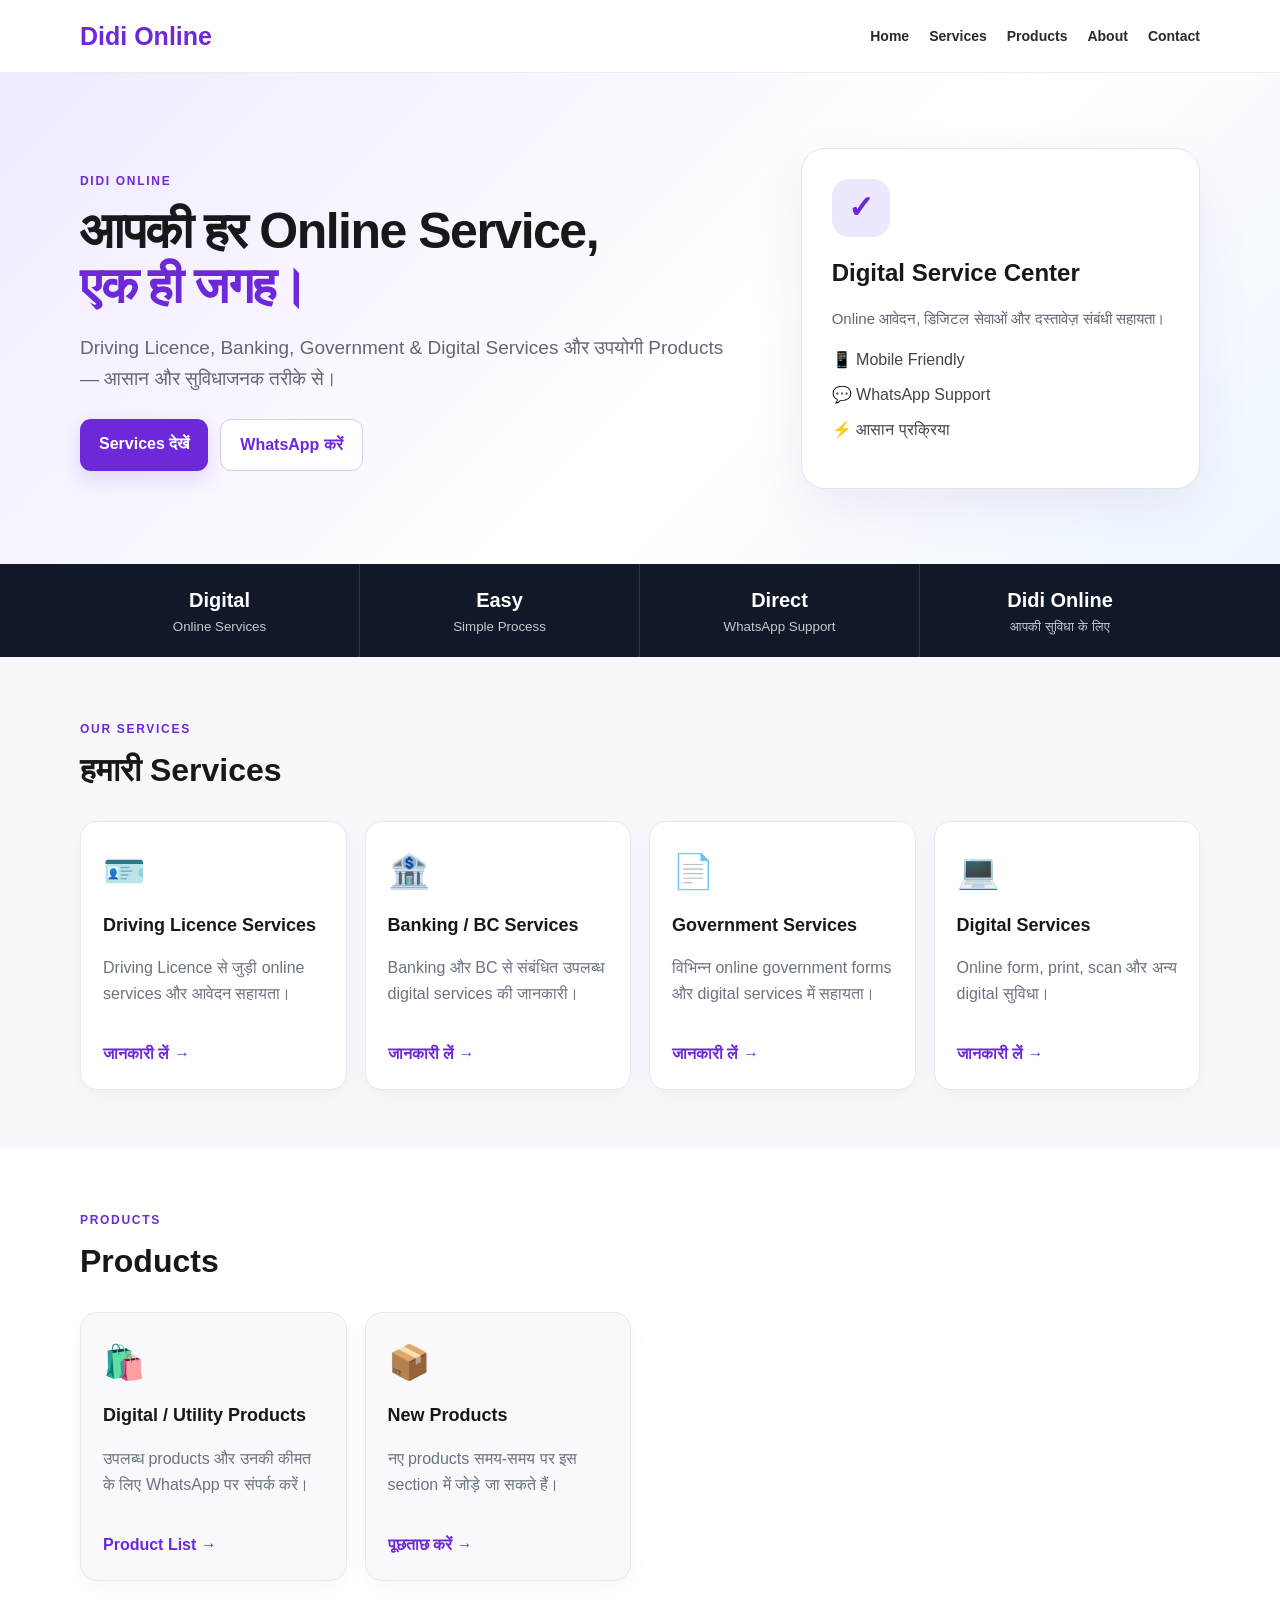
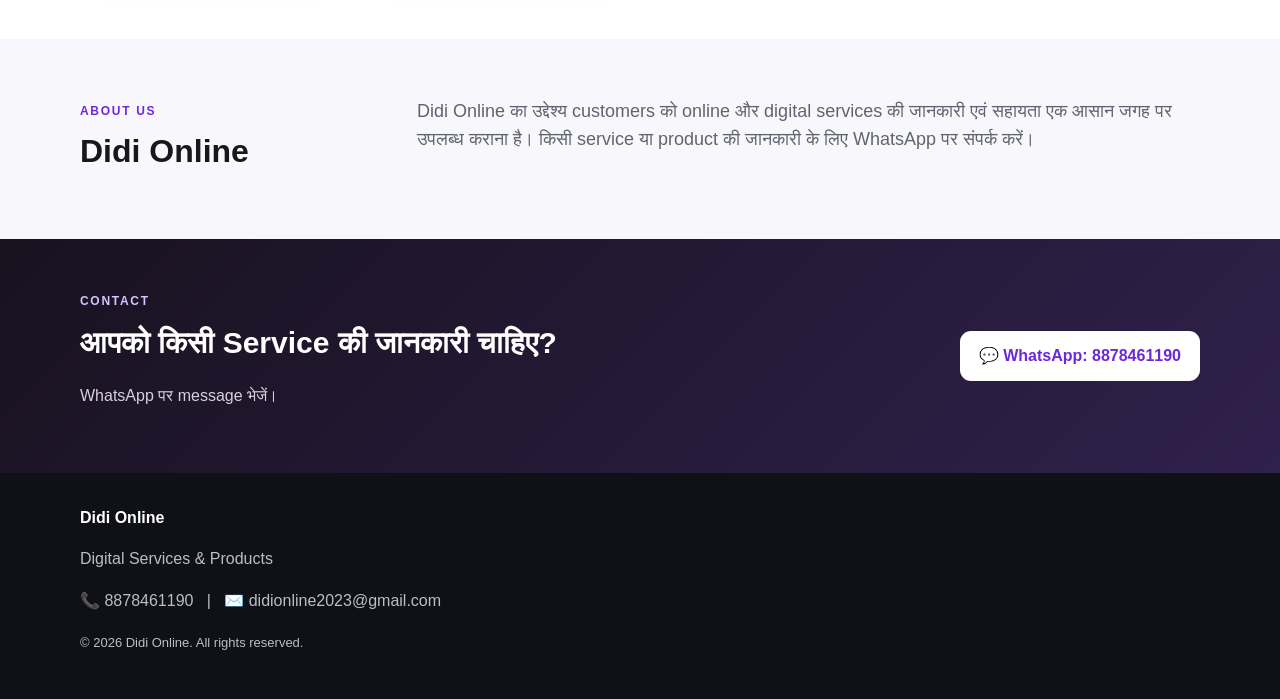
==== index.html @ ae9f1c3c "Add files via upload" ====
<!doctype html>
<html lang="hi"><head>
<meta charset="utf-8"><meta name="viewport" content="width=device-width,initial-scale=1">
<title>Didi Online | Digital Services & Products</title>
<meta name="description" content="Didi Online - Driving Licence, Banking, Government and Digital Services. WhatsApp पर जानकारी और सहायता।">
<meta name="keywords" content="Didi Online, online services, driving licence, banking services, digital services, Madhya Pradesh">
<meta name="robots" content="index,follow">
<link rel="canonical" href="">
<meta property="og:title" content="Didi Online | Digital Services & Products">
<meta property="og:description" content="आपकी हर Online Service, एक ही जगह।">
<meta property="og:type" content="website">
<link rel="stylesheet" href="style.css">
</head><body>
<header><div class="wrap nav"><a class="logo" href="#">Didi Online</a><nav>
<a href="#home">Home</a><a href="#services">Services</a><a href="#products">Products</a><a href="#about">About</a><a href="#contact">Contact</a>
</nav></div></header>
<main id="home">
<section class="hero"><div class="wrap hero-grid"><div><span class="tag">DIDI ONLINE</span>
<h1>आपकी हर Online Service,<br><span>एक ही जगह।</span></h1>
<p>Driving Licence, Banking, Government & Digital Services और उपयोगी Products — आसान और सुविधाजनक तरीके से।</p>
<div class="buttons"><a class="btn" href="#services">Services देखें</a><a class="btn light" href="https://wa.me/918878461190?text=Namaste%20Didi%20Online%2C%20mujhe%20service%20ki%20jankari%20chahiye.">WhatsApp करें</a></div></div>
<div class="hero-box"><div class="check">✓</div><h2>Digital Service Center</h2><p>Online आवेदन, डिजिटल सेवाओं और दस्तावेज़ संबंधी सहायता।</p><ul><li>📱 Mobile Friendly</li><li>💬 WhatsApp Support</li><li>⚡ आसान प्रक्रिया</li></ul></div></div></section>

<section class="quick"><div class="wrap quick-grid"><div><b>Digital</b><small>Online Services</small></div><div><b>Easy</b><small>Simple Process</small></div><div><b>Direct</b><small>WhatsApp Support</small></div><div><b>Didi Online</b><small>आपकी सुविधा के लिए</small></div></div></section>

<section id="services" class="section"><div class="wrap"><div class="head"><div><small>OUR SERVICES</small><h2>हमारी Services</h2></div></div>
<div class="cards">
<article><div class="icon">🪪</div><h3>Driving Licence Services</h3><p>Driving Licence से जुड़ी online services और आवेदन सहायता।</p><a href="https://wa.me/918878461190?text=Driving%20Licence%20service%20ki%20jankari%20chahiye">जानकारी लें →</a></article>
<article><div class="icon">🏦</div><h3>Banking / BC Services</h3><p>Banking और BC से संबंधित उपलब्ध digital services की जानकारी।</p><a href="https://wa.me/918878461190?text=Banking%20service%20ki%20jankari%20chahiye">जानकारी लें →</a></article>
<article><div class="icon">📄</div><h3>Government Services</h3><p>विभिन्न online government forms और digital services में सहायता।</p><a href="https://wa.me/918878461190?text=Government%20service%20ki%20jankari%20chahiye">जानकारी लें →</a></article>
<article><div class="icon">💻</div><h3>Digital Services</h3><p>Online form, print, scan और अन्य digital सुविधा।</p><a href="https://wa.me/918878461190?text=Digital%20service%20ki%20jankari%20chahiye">जानकारी लें →</a></article>
</div></div></section>

<section id="products" class="section alt"><div class="wrap"><div class="head"><div><small>PRODUCTS</small><h2>Products</h2></div></div>
<div class="cards">
<article><div class="product">🛍️</div><h3>Digital / Utility Products</h3><p>उपलब्ध products और उनकी कीमत के लिए WhatsApp पर संपर्क करें।</p><a href="https://wa.me/918878461190?text=Products%20ki%20list%20aur%20price%20chahiye">Product List →</a></article>
<article><div class="product">📦</div><h3>New Products</h3><p>नए products समय-समय पर इस section में जोड़े जा सकते हैं।</p><a href="https://wa.me/918878461190?text=New%20products%20ki%20jankari%20chahiye">पूछताछ करें →</a></article>
</div></div></section>

<section id="about" class="section"><div class="wrap about"><div><small>ABOUT US</small><h2>Didi Online</h2></div><p>Didi Online का उद्देश्य customers को online और digital services की जानकारी एवं सहायता एक आसान जगह पर उपलब्ध कराना है। किसी service या product की जानकारी के लिए WhatsApp पर संपर्क करें।</p></div></section>

<section id="contact" class="cta"><div class="wrap cta-grid"><div><small>CONTACT</small><h2>आपको किसी Service की जानकारी चाहिए?</h2><p>WhatsApp पर message भेजें।</p></div><a class="btn" href="https://wa.me/918878461190?text=Namaste%20Didi%20Online%2C%20mujhe%20jankari%20chahiye.">💬 WhatsApp: 8878461190</a></div></section>
</main>
<footer><div class="wrap"><strong>Didi Online</strong><p>Digital Services & Products</p><p>📞 8878461190 &nbsp; | &nbsp; ✉️ didionline2023@gmail.com</p><p class="copy">© 2026 Didi Online. All rights reserved.</p></div></footer>
</body></html>
---- style.css ----
*{box-sizing:border-box}html{scroll-behavior:smooth}body{margin:0;font-family:Arial,"Noto Sans Devanagari",sans-serif;color:#18181b;background:#f8f8fc;line-height:1.6}.wrap{width:min(1120px,92%);margin:auto}header{position:sticky;top:0;z-index:10;background:#fff;border-bottom:1px solid #ececf1}.nav{display:flex;align-items:center;justify-content:space-between;gap:20px;padding:16px 0}.logo{font-size:25px;font-weight:900;color:#6d28d9;text-decoration:none}nav{display:flex;gap:20px;flex-wrap:wrap}nav a{color:#29292e;text-decoration:none;font-weight:700;font-size:14px}.hero{padding:75px 0;background:linear-gradient(135deg,#f0eaff,#fff 58%,#eef6ff)}.hero-grid{display:grid;grid-template-columns:1.25fr .75fr;gap:55px;align-items:center}.tag,.head small,.about small,.cta small{color:#6d28d9;font-size:12px;font-weight:900;letter-spacing:1.7px}.hero h1{font-size:50px;line-height:1.1;letter-spacing:-1.5px;margin:12px 0}.hero h1 span{color:#6d28d9}.hero p{font-size:19px;color:#626773;max-width:700px}.buttons{display:flex;gap:12px;flex-wrap:wrap;margin-top:25px}.btn{display:inline-block;background:#6d28d9;color:#fff;text-decoration:none;padding:12px 19px;border-radius:11px;font-weight:800;box-shadow:0 8px 20px #6d28d928}.btn.light{background:#fff;color:#6d28d9;border:1px solid #d8c9f5;box-shadow:none}.hero-box{background:#fff;border:1px solid #e7e2f1;border-radius:24px;padding:30px;box-shadow:0 20px 55px #30145e12}.check{width:58px;height:58px;border-radius:17px;background:#eee8ff;color:#6d28d9;display:grid;place-items:center;font-size:31px;font-weight:900}.hero-box h2{margin:17px 0 5px;font-size:24px}.hero-box p{font-size:15px}.hero-box li{list-style:none;margin:9px 0;color:#444}.hero-box ul{padding:0}.quick{background:#111827;color:#fff}.quick-grid{display:grid;grid-template-columns:repeat(4,1fr);text-align:center}.quick-grid div{padding:20px;border-right:1px solid #303641}.quick-grid div:last-child{border:0}.quick-grid b,.quick-grid small{display:block}.quick-grid b{font-size:20px}.quick-grid small{color:#c4c8d0}.section{padding:58px 0}.alt{background:#fff}.head{margin-bottom:25px}.head h2,.about h2{font-size:32px;margin:4px 0}.cards{display:grid;grid-template-columns:repeat(4,1fr);gap:18px}.cards article{background:#fff;border:1px solid #e8e8ee;border-radius:17px;padding:22px;box-shadow:0 7px 25px #00000008}.alt .cards article{background:#f9f9fc}.icon,.product{font-size:34px;margin-bottom:12px}.cards h3{margin:0 0 8px;font-size:18px}.cards p{color:#6b7280;min-height:70px}.cards a{color:#6d28d9;text-decoration:none;font-weight:800}.about{display:grid;grid-template-columns:.55fr 1.45fr;gap:40px;align-items:start}.about p{font-size:18px;color:#5f6470;margin:0}.cta{padding:48px 0;background:linear-gradient(135deg,#18121f,#30204c);color:#fff}.cta-grid{display:flex;justify-content:space-between;align-items:center;gap:30px}.cta h2{font-size:30px;margin:6px 0}.cta p{color:#d5d0dc}.cta .tag,.cta small{color:#d6c3ff}.cta .btn{background:#fff;color:#6d28d9;box-shadow:none}footer{background:#0f1117;color:#fff;padding:32px 0}footer p{color:#b9bec8}.copy{font-size:13px;margin-top:20px}@media(max-width:900px){.hero-grid{grid-template-columns:1fr}.cards{grid-template-columns:repeat(2,1fr)}.hero h1{font-size:41px}.quick-grid{grid-template-columns:repeat(2,1fr)}.quick-grid div:nth-child(2){border-right:0}.about{grid-template-columns:1fr}}@media(max-width:560px){.nav{align-items:flex-start;flex-direction:column}nav{gap:12px}.hero{padding:50px 0}.hero h1{font-size:34px}.cards{grid-template-columns:1fr}.quick-grid{grid-template-columns:1fr 1fr}.cta-grid{align-items:flex-start;flex-direction:column}.cta h2{font-size:26px}}
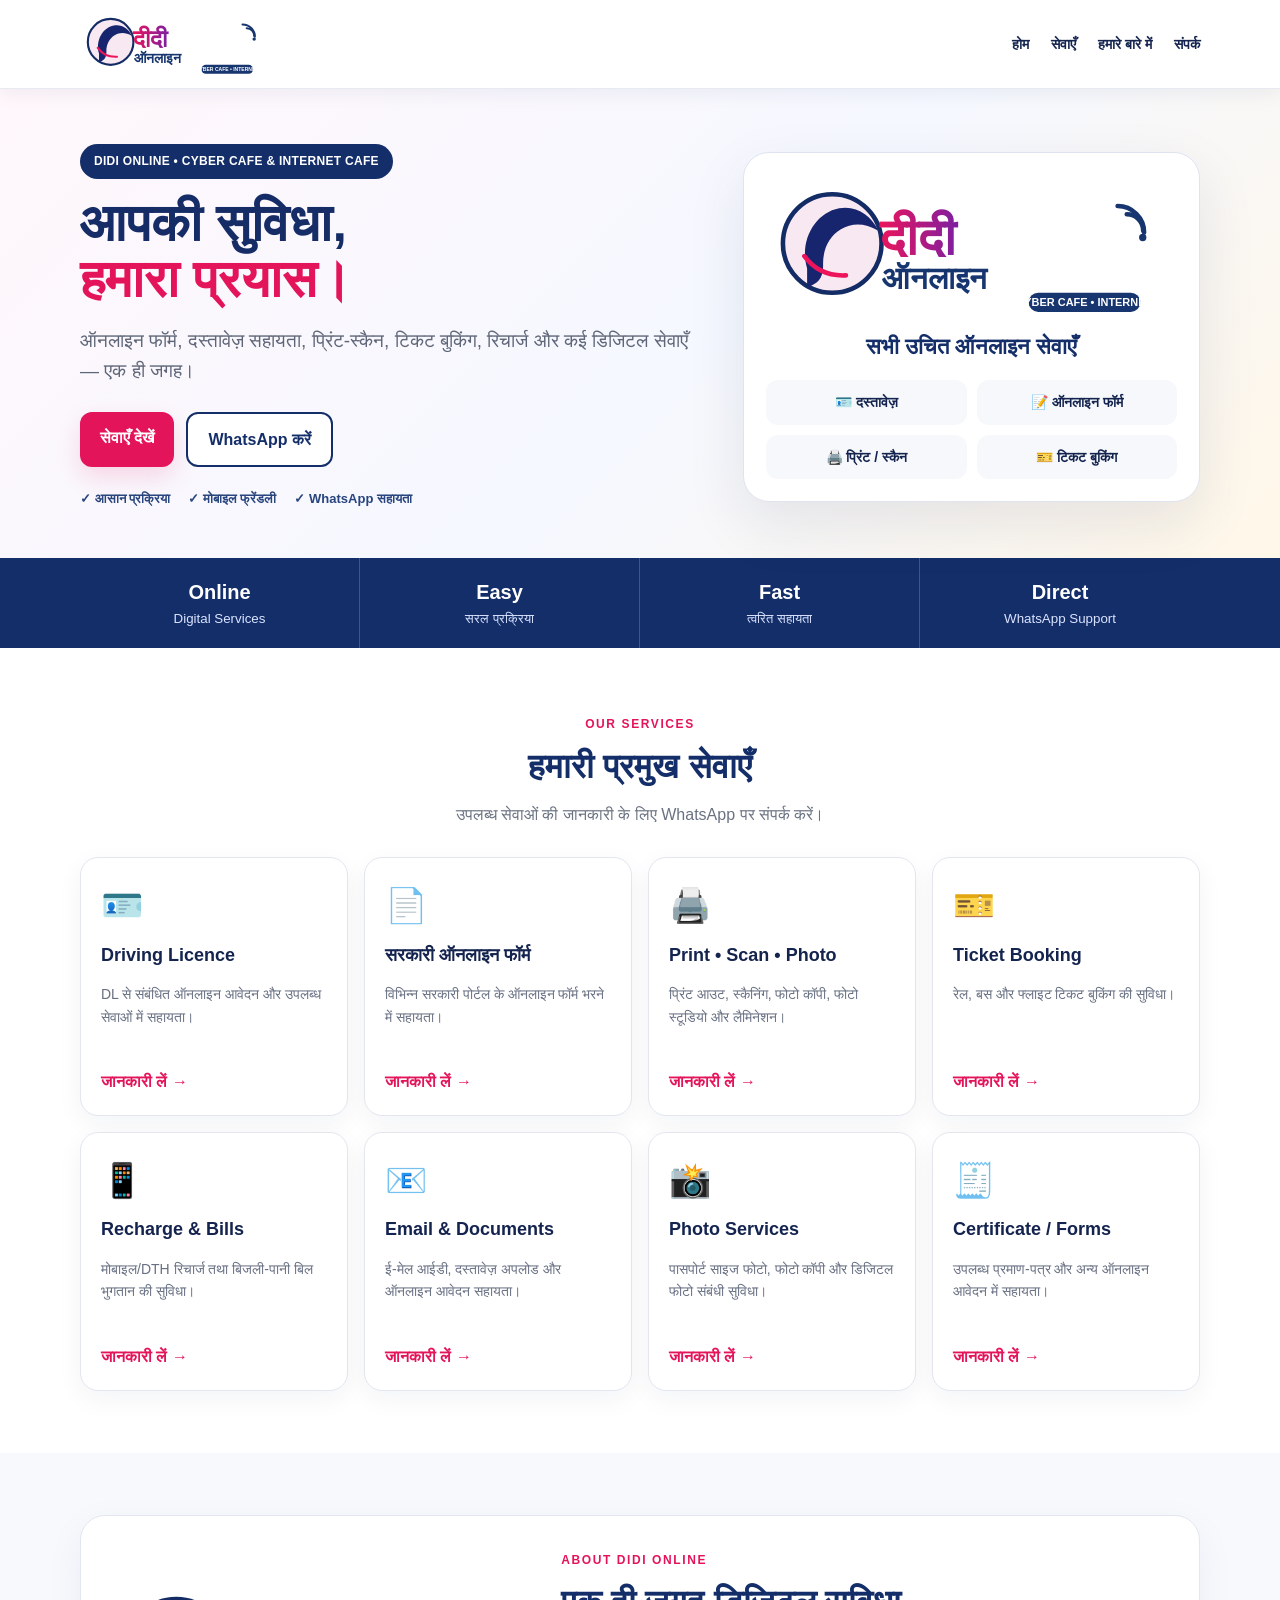
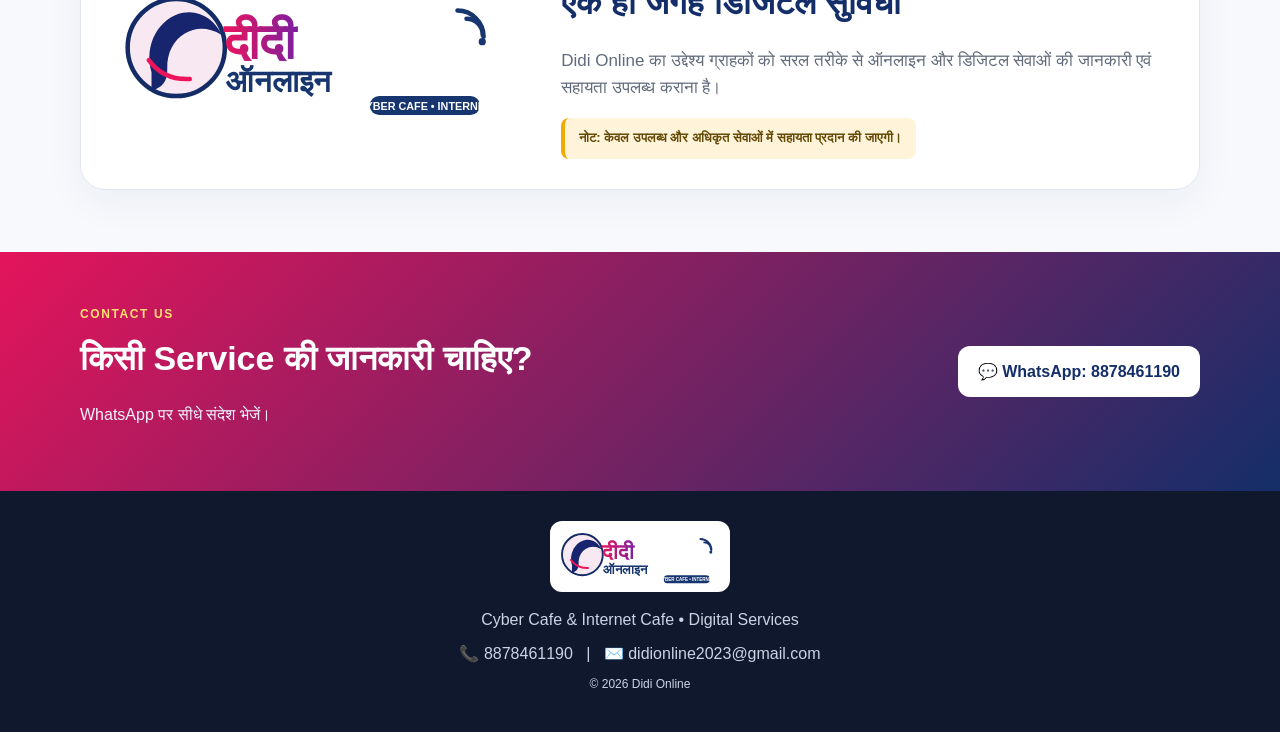
==== commit 980f460d: "Add files via upload" ====
--- a/index.html
+++ b/index.html
@@ -1,45 +1,85 @@
 <!doctype html>
-<html lang="hi"><head>
-<meta charset="utf-8"><meta name="viewport" content="width=device-width,initial-scale=1">
-<title>Didi Online | Digital Services & Products</title>
-<meta name="description" content="Didi Online - Driving Licence, Banking, Government and Digital Services. WhatsApp पर जानकारी और सहायता।">
-<meta name="keywords" content="Didi Online, online services, driving licence, banking services, digital services, Madhya Pradesh">
+<html lang="hi">
+<head>
+<meta charset="utf-8">
+<meta name="viewport" content="width=device-width,initial-scale=1">
+<title>Didi Online | Cyber Cafe & Digital Services</title>
+<meta name="description" content="Didi Online - Cyber Cafe, Internet Cafe और Digital Online Services.">
 <meta name="robots" content="index,follow">
-<link rel="canonical" href="">
-<meta property="og:title" content="Didi Online | Digital Services & Products">
-<meta property="og:description" content="आपकी हर Online Service, एक ही जगह।">
-<meta property="og:type" content="website">
 <link rel="stylesheet" href="style.css">
-</head><body>
-<header><div class="wrap nav"><a class="logo" href="#">Didi Online</a><nav>
-<a href="#home">Home</a><a href="#services">Services</a><a href="#products">Products</a><a href="#about">About</a><a href="#contact">Contact</a>
-</nav></div></header>
+</head>
+<body>
+<header>
+  <div class="wrap nav">
+    <a class="brand" href="#home"><img src="logo.svg" alt="Didi Online logo"></a>
+    <nav>
+      <a href="#home">होम</a><a href="#services">सेवाएँ</a><a href="#about">हमारे बारे में</a><a href="#contact">संपर्क</a>
+    </nav>
+  </div>
+</header>
+
 <main id="home">
-<section class="hero"><div class="wrap hero-grid"><div><span class="tag">DIDI ONLINE</span>
-<h1>आपकी हर Online Service,<br><span>एक ही जगह।</span></h1>
-<p>Driving Licence, Banking, Government & Digital Services और उपयोगी Products — आसान और सुविधाजनक तरीके से।</p>
-<div class="buttons"><a class="btn" href="#services">Services देखें</a><a class="btn light" href="https://wa.me/918878461190?text=Namaste%20Didi%20Online%2C%20mujhe%20service%20ki%20jankari%20chahiye.">WhatsApp करें</a></div></div>
-<div class="hero-box"><div class="check">✓</div><h2>Digital Service Center</h2><p>Online आवेदन, डिजिटल सेवाओं और दस्तावेज़ संबंधी सहायता।</p><ul><li>📱 Mobile Friendly</li><li>💬 WhatsApp Support</li><li>⚡ आसान प्रक्रिया</li></ul></div></div></section>
+<section class="hero">
+  <div class="wrap hero-grid">
+    <div class="hero-copy">
+      <span class="pill">DIDI ONLINE • CYBER CAFE & INTERNET CAFE</span>
+      <h1>आपकी सुविधा,<br><span>हमारा प्रयास।</span></h1>
+      <p>ऑनलाइन फॉर्म, दस्तावेज़ सहायता, प्रिंट-स्कैन, टिकट बुकिंग, रिचार्ज और कई डिजिटल सेवाएँ — एक ही जगह।</p>
+      <div class="buttons">
+        <a class="btn" href="#services">सेवाएँ देखें</a>
+        <a class="btn light" href="https://wa.me/918878461190?text=Namaste%20Didi%20Online%2C%20mujhe%20service%20ki%20jankari%20chahiye.">WhatsApp करें</a>
+      </div>
+      <div class="trust"><span>✓ आसान प्रक्रिया</span><span>✓ मोबाइल फ्रेंडली</span><span>✓ WhatsApp सहायता</span></div>
+    </div>
+    <div class="visual-card">
+      <img src="logo.svg" alt="Didi Online">
+      <div class="visual-title">सभी उचित ऑनलाइन सेवाएँ</div>
+      <div class="visual-grid">
+        <span>🪪 दस्तावेज़</span><span>📝 ऑनलाइन फॉर्म</span><span>🖨️ प्रिंट / स्कैन</span><span>🎫 टिकट बुकिंग</span>
+      </div>
+    </div>
+  </div>
+</section>
 
-<section class="quick"><div class="wrap quick-grid"><div><b>Digital</b><small>Online Services</small></div><div><b>Easy</b><small>Simple Process</small></div><div><b>Direct</b><small>WhatsApp Support</small></div><div><b>Didi Online</b><small>आपकी सुविधा के लिए</small></div></div></section>
+<section class="quick">
+  <div class="wrap quick-grid">
+    <div><b>Online</b><small>Digital Services</small></div>
+    <div><b>Easy</b><small>सरल प्रक्रिया</small></div>
+    <div><b>Fast</b><small>त्वरित सहायता</small></div>
+    <div><b>Direct</b><small>WhatsApp Support</small></div>
+  </div>
+</section>
 
-<section id="services" class="section"><div class="wrap"><div class="head"><div><small>OUR SERVICES</small><h2>हमारी Services</h2></div></div>
-<div class="cards">
-<article><div class="icon">🪪</div><h3>Driving Licence Services</h3><p>Driving Licence से जुड़ी online services और आवेदन सहायता।</p><a href="https://wa.me/918878461190?text=Driving%20Licence%20service%20ki%20jankari%20chahiye">जानकारी लें →</a></article>
-<article><div class="icon">🏦</div><h3>Banking / BC Services</h3><p>Banking और BC से संबंधित उपलब्ध digital services की जानकारी।</p><a href="https://wa.me/918878461190?text=Banking%20service%20ki%20jankari%20chahiye">जानकारी लें →</a></article>
-<article><div class="icon">📄</div><h3>Government Services</h3><p>विभिन्न online government forms और digital services में सहायता।</p><a href="https://wa.me/918878461190?text=Government%20service%20ki%20jankari%20chahiye">जानकारी लें →</a></article>
-<article><div class="icon">💻</div><h3>Digital Services</h3><p>Online form, print, scan और अन्य digital सुविधा।</p><a href="https://wa.me/918878461190?text=Digital%20service%20ki%20jankari%20chahiye">जानकारी लें →</a></article>
-</div></div></section>
+<section id="services" class="section">
+  <div class="wrap">
+    <div class="heading"><small>OUR SERVICES</small><h2>हमारी प्रमुख सेवाएँ</h2><p>उपलब्ध सेवाओं की जानकारी के लिए WhatsApp पर संपर्क करें।</p></div>
+    <div class="cards">
+      <article><div class="icon">🪪</div><h3>Driving Licence</h3><p>DL से संबंधित ऑनलाइन आवेदन और उपलब्ध सेवाओं में सहायता।</p><a href="https://wa.me/918878461190?text=Driving%20Licence%20service%20ki%20jankari%20chahiye">जानकारी लें →</a></article>
+      <article><div class="icon">📄</div><h3>सरकारी ऑनलाइन फॉर्म</h3><p>विभिन्न सरकारी पोर्टल के ऑनलाइन फॉर्म भरने में सहायता।</p><a href="https://wa.me/918878461190?text=Online%20form%20service%20ki%20jankari%20chahiye">जानकारी लें →</a></article>
+      <article><div class="icon">🖨️</div><h3>Print • Scan • Photo</h3><p>प्रिंट आउट, स्कैनिंग, फोटो कॉपी, फोटो स्टूडियो और लैमिनेशन।</p><a href="https://wa.me/918878461190?text=Print%20scan%20photo%20service%20chahiye">जानकारी लें →</a></article>
+      <article><div class="icon">🎫</div><h3>Ticket Booking</h3><p>रेल, बस और फ्लाइट टिकट बुकिंग की सुविधा।</p><a href="https://wa.me/918878461190?text=Ticket%20booking%20ki%20jankari%20chahiye">जानकारी लें →</a></article>
+      <article><div class="icon">📱</div><h3>Recharge & Bills</h3><p>मोबाइल/DTH रिचार्ज तथा बिजली-पानी बिल भुगतान की सुविधा।</p><a href="https://wa.me/918878461190?text=Recharge%20aur%20bill%20service%20ki%20jankari%20chahiye">जानकारी लें →</a></article>
+      <article><div class="icon">📧</div><h3>Email & Documents</h3><p>ई-मेल आईडी, दस्तावेज़ अपलोड और ऑनलाइन आवेदन सहायता।</p><a href="https://wa.me/918878461190?text=Email%20document%20upload%20service%20chahiye">जानकारी लें →</a></article>
+      <article><div class="icon">📸</div><h3>Photo Services</h3><p>पासपोर्ट साइज फोटो, फोटो कॉपी और डिजिटल फोटो संबंधी सुविधा।</p><a href="https://wa.me/918878461190?text=Photo%20service%20chahiye">जानकारी लें →</a></article>
+      <article><div class="icon">🧾</div><h3>Certificate / Forms</h3><p>उपलब्ध प्रमाण-पत्र और अन्य ऑनलाइन आवेदन में सहायता।</p><a href="https://wa.me/918878461190?text=Certificate%20form%20service%20chahiye">जानकारी लें →</a></article>
+    </div>
+  </div>
+</section>
 
-<section id="products" class="section alt"><div class="wrap"><div class="head"><div><small>PRODUCTS</small><h2>Products</h2></div></div>
-<div class="cards">
-<article><div class="product">🛍️</div><h3>Digital / Utility Products</h3><p>उपलब्ध products और उनकी कीमत के लिए WhatsApp पर संपर्क करें।</p><a href="https://wa.me/918878461190?text=Products%20ki%20list%20aur%20price%20chahiye">Product List →</a></article>
-<article><div class="product">📦</div><h3>New Products</h3><p>नए products समय-समय पर इस section में जोड़े जा सकते हैं।</p><a href="https://wa.me/918878461190?text=New%20products%20ki%20jankari%20chahiye">पूछताछ करें →</a></article>
-</div></div></section>
+<section id="about" class="section about">
+  <div class="wrap about-box">
+    <img src="logo.svg" alt="Didi Online logo">
+    <div><small>ABOUT DIDI ONLINE</small><h2>एक ही जगह डिजिटल सुविधा</h2><p>Didi Online का उद्देश्य ग्राहकों को सरल तरीके से ऑनलाइन और डिजिटल सेवाओं की जानकारी एवं सहायता उपलब्ध कराना है।</p><div class="notice">नोट: केवल उपलब्ध और अधिकृत सेवाओं में सहायता प्रदान की जाएगी।</div></div>
+  </div>
+</section>
 
-<section id="about" class="section"><div class="wrap about"><div><small>ABOUT US</small><h2>Didi Online</h2></div><p>Didi Online का उद्देश्य customers को online और digital services की जानकारी एवं सहायता एक आसान जगह पर उपलब्ध कराना है। किसी service या product की जानकारी के लिए WhatsApp पर संपर्क करें।</p></div></section>
+<section id="contact" class="contact">
+  <div class="wrap contact-box">
+    <div><small>CONTACT US</small><h2>किसी Service की जानकारी चाहिए?</h2><p>WhatsApp पर सीधे संदेश भेजें।</p></div>
+    <a class="btn" href="https://wa.me/918878461190?text=Namaste%20Didi%20Online%2C%20mujhe%20service%20ki%20jankari%20chahiye.">💬 WhatsApp: 8878461190</a>
+  </div>
+</section>
+</main>
 
-<section id="contact" class="cta"><div class="wrap cta-grid"><div><small>CONTACT</small><h2>आपको किसी Service की जानकारी चाहिए?</h2><p>WhatsApp पर message भेजें।</p></div><a class="btn" href="https://wa.me/918878461190?text=Namaste%20Didi%20Online%2C%20mujhe%20jankari%20chahiye.">💬 WhatsApp: 8878461190</a></div></section>
-</main>
-<footer><div class="wrap"><strong>Didi Online</strong><p>Digital Services & Products</p><p>📞 8878461190 &nbsp; | &nbsp; ✉️ didionline2023@gmail.com</p><p class="copy">© 2026 Didi Online. All rights reserved.</p></div></footer>
+<footer><div class="wrap"><img src="logo.svg" alt="Didi Online"><p>Cyber Cafe & Internet Cafe • Digital Services</p><p>📞 8878461190 &nbsp; | &nbsp; ✉️ didionline2023@gmail.com</p><p class="copy">© 2026 Didi Online</p></div></footer>
 </body></html>
--- a/style.css
+++ b/style.css
@@ -1 +1 @@
-*{box-sizing:border-box}html{scroll-behavior:smooth}body{margin:0;font-family:Arial,"Noto Sans Devanagari",sans-serif;color:#18181b;background:#f8f8fc;line-height:1.6}.wrap{width:min(1120px,92%);margin:auto}header{position:sticky;top:0;z-index:10;background:#fff;border-bottom:1px solid #ececf1}.nav{display:flex;align-items:center;justify-content:space-between;gap:20px;padding:16px 0}.logo{font-size:25px;font-weight:900;color:#6d28d9;text-decoration:none}nav{display:flex;gap:20px;flex-wrap:wrap}nav a{color:#29292e;text-decoration:none;font-weight:700;font-size:14px}.hero{padding:75px 0;background:linear-gradient(135deg,#f0eaff,#fff 58%,#eef6ff)}.hero-grid{display:grid;grid-template-columns:1.25fr .75fr;gap:55px;align-items:center}.tag,.head small,.about small,.cta small{color:#6d28d9;font-size:12px;font-weight:900;letter-spacing:1.7px}.hero h1{font-size:50px;line-height:1.1;letter-spacing:-1.5px;margin:12px 0}.hero h1 span{color:#6d28d9}.hero p{font-size:19px;color:#626773;max-width:700px}.buttons{display:flex;gap:12px;flex-wrap:wrap;margin-top:25px}.btn{display:inline-block;background:#6d28d9;color:#fff;text-decoration:none;padding:12px 19px;border-radius:11px;font-weight:800;box-shadow:0 8px 20px #6d28d928}.btn.light{background:#fff;color:#6d28d9;border:1px solid #d8c9f5;box-shadow:none}.hero-box{background:#fff;border:1px solid #e7e2f1;border-radius:24px;padding:30px;box-shadow:0 20px 55px #30145e12}.check{width:58px;height:58px;border-radius:17px;background:#eee8ff;color:#6d28d9;display:grid;place-items:center;font-size:31px;font-weight:900}.hero-box h2{margin:17px 0 5px;font-size:24px}.hero-box p{font-size:15px}.hero-box li{list-style:none;margin:9px 0;color:#444}.hero-box ul{padding:0}.quick{background:#111827;color:#fff}.quick-grid{display:grid;grid-template-columns:repeat(4,1fr);text-align:center}.quick-grid div{padding:20px;border-right:1px solid #303641}.quick-grid div:last-child{border:0}.quick-grid b,.quick-grid small{display:block}.quick-grid b{font-size:20px}.quick-grid small{color:#c4c8d0}.section{padding:58px 0}.alt{background:#fff}.head{margin-bottom:25px}.head h2,.about h2{font-size:32px;margin:4px 0}.cards{display:grid;grid-template-columns:repeat(4,1fr);gap:18px}.cards article{background:#fff;border:1px solid #e8e8ee;border-radius:17px;padding:22px;box-shadow:0 7px 25px #00000008}.alt .cards article{background:#f9f9fc}.icon,.product{font-size:34px;margin-bottom:12px}.cards h3{margin:0 0 8px;font-size:18px}.cards p{color:#6b7280;min-height:70px}.cards a{color:#6d28d9;text-decoration:none;font-weight:800}.about{display:grid;grid-template-columns:.55fr 1.45fr;gap:40px;align-items:start}.about p{font-size:18px;color:#5f6470;margin:0}.cta{padding:48px 0;background:linear-gradient(135deg,#18121f,#30204c);color:#fff}.cta-grid{display:flex;justify-content:space-between;align-items:center;gap:30px}.cta h2{font-size:30px;margin:6px 0}.cta p{color:#d5d0dc}.cta .tag,.cta small{color:#d6c3ff}.cta .btn{background:#fff;color:#6d28d9;box-shadow:none}footer{background:#0f1117;color:#fff;padding:32px 0}footer p{color:#b9bec8}.copy{font-size:13px;margin-top:20px}@media(max-width:900px){.hero-grid{grid-template-columns:1fr}.cards{grid-template-columns:repeat(2,1fr)}.hero h1{font-size:41px}.quick-grid{grid-template-columns:repeat(2,1fr)}.quick-grid div:nth-child(2){border-right:0}.about{grid-template-columns:1fr}}@media(max-width:560px){.nav{align-items:flex-start;flex-direction:column}nav{gap:12px}.hero{padding:50px 0}.hero h1{font-size:34px}.cards{grid-template-columns:1fr}.quick-grid{grid-template-columns:1fr 1fr}.cta-grid{align-items:flex-start;flex-direction:column}.cta h2{font-size:26px}}+*{box-sizing:border-box}html{scroll-behavior:smooth}body{margin:0;font-family:Arial,"Noto Sans Devanagari",sans-serif;color:#14244f;background:#fff;line-height:1.6}.wrap{width:min(1120px,92%);margin:auto}header{position:sticky;top:0;z-index:20;background:#fff;border-bottom:1px solid #e8eaf2;box-shadow:0 4px 18px #14244f10}.nav{display:flex;align-items:center;justify-content:space-between;gap:20px;padding:10px 0}.brand img{width:190px;height:auto;display:block}nav{display:flex;gap:22px;flex-wrap:wrap}nav a{color:#14244f;text-decoration:none;font-weight:800;font-size:14px}.hero{padding:55px 0 48px;background:linear-gradient(135deg,#fff7fb 0%,#f5f8ff 55%,#fff7e8 100%)}.hero-grid{display:grid;grid-template-columns:1.15fr .85fr;gap:45px;align-items:center}.pill{display:inline-block;background:#142e69;color:#fff;border-radius:999px;padding:8px 14px;font-size:12px;font-weight:800;letter-spacing:.3px}.hero h1{font-size:52px;line-height:1.08;margin:16px 0 12px;color:#152c67}.hero h1 span{color:#e4145b}.hero-copy>p{font-size:19px;color:#5e6678;max-width:690px}.buttons{display:flex;gap:12px;flex-wrap:wrap;margin-top:25px}.btn{display:inline-block;background:#e4145b;color:#fff;text-decoration:none;padding:13px 20px;border-radius:12px;font-weight:900;box-shadow:0 10px 24px #e4145b25}.btn.light{background:#fff;color:#142e69;border:2px solid #142e69;box-shadow:none}.trust{display:flex;gap:18px;flex-wrap:wrap;margin-top:22px;color:#28457e;font-size:13px;font-weight:800}.visual-card{background:#fff;border:1px solid #dfe4f0;border-radius:26px;padding:22px;box-shadow:0 22px 60px #14244f18}.visual-card>img{width:100%;max-width:430px;display:block;margin:auto}.visual-title{text-align:center;font-size:22px;font-weight:900;margin:8px 0 16px;color:#142e69}.visual-grid{display:grid;grid-template-columns:1fr 1fr;gap:10px}.visual-grid span{background:#f6f8fc;border-radius:12px;padding:11px;text-align:center;font-weight:800;font-size:14px}.quick{background:#142e69;color:#fff}.quick-grid{display:grid;grid-template-columns:repeat(4,1fr)}.quick-grid div{text-align:center;padding:18px;border-right:1px solid #ffffff30}.quick-grid div:last-child{border:0}.quick-grid b,.quick-grid small{display:block}.quick-grid b{font-size:20px}.quick-grid small{color:#dbe4ff}.section{padding:62px 0}.heading{text-align:center;margin-bottom:30px}.heading small,.about-box small,.contact-box small{font-size:12px;font-weight:900;letter-spacing:1.6px;color:#e4145b}.heading h2,.about-box h2,.contact-box h2{font-size:34px;margin:4px 0 8px;color:#142e69}.heading p{color:#6a7281;margin:0}.cards{display:grid;grid-template-columns:repeat(4,1fr);gap:16px}.cards article{background:#fff;border:1px solid #e3e6ef;border-radius:18px;padding:20px;box-shadow:0 8px 26px #14244f0d;transition:transform .2s,box-shadow .2s}.cards article:hover{transform:translateY(-3px);box-shadow:0 15px 35px #14244f16}.icon{font-size:34px;margin-bottom:8px}.cards h3{margin:0 0 7px;font-size:18px}.cards p{color:#687083;min-height:72px;font-size:14px}.cards a{color:#e4145b;text-decoration:none;font-weight:900}.about{background:#f7f9fd}.about-box{display:grid;grid-template-columns:.8fr 1.2fr;gap:45px;align-items:center;background:#fff;border:1px solid #e2e6ef;border-radius:25px;padding:30px;box-shadow:0 12px 40px #14244f0d}.about-box img{width:100%;max-width:430px}.about-box p{font-size:17px;color:#626b7b}.notice{display:inline-block;background:#fff4d9;border-left:4px solid #f3a900;padding:10px 14px;border-radius:8px;font-size:13px;font-weight:700;color:#654b08}.contact{padding:48px 0;background:linear-gradient(135deg,#e4145b,#142e69);color:#fff}.contact-box{display:flex;align-items:center;justify-content:space-between;gap:25px}.contact-box h2{color:#fff;margin-top:6px}.contact-box p{color:#f1f4ff}.contact-box small{color:#ffe36e}.contact-box .btn{background:#fff;color:#142e69;box-shadow:none}footer{background:#10182e;color:#fff;text-align:center;padding:30px 0}footer img{width:180px;max-width:80%;background:#fff;border-radius:12px;padding:5px}footer p{color:#cbd3e7;margin:8px 0}.copy{font-size:12px}@media(max-width:900px){.hero-grid,.about-box{grid-template-columns:1fr}.cards{grid-template-columns:repeat(2,1fr)}.hero h1{font-size:42px}.quick-grid{grid-template-columns:repeat(2,1fr)}.quick-grid div:nth-child(2){border-right:0}.visual-card{max-width:600px;margin:auto}}@media(max-width:560px){.nav{align-items:flex-start;flex-direction:column}.brand img{width:160px}nav{gap:12px}.hero{padding:38px 0}.hero h1{font-size:34px}.hero-copy>p{font-size:16px}.cards{grid-template-columns:1fr}.quick-grid{grid-template-columns:1fr 1fr}.quick-grid div{border-bottom:1px solid #ffffff30}.contact-box{align-items:flex-start;flex-direction:column}.heading h2,.about-box h2,.contact-box h2{font-size:28px}.visual-title{font-size:18px}}
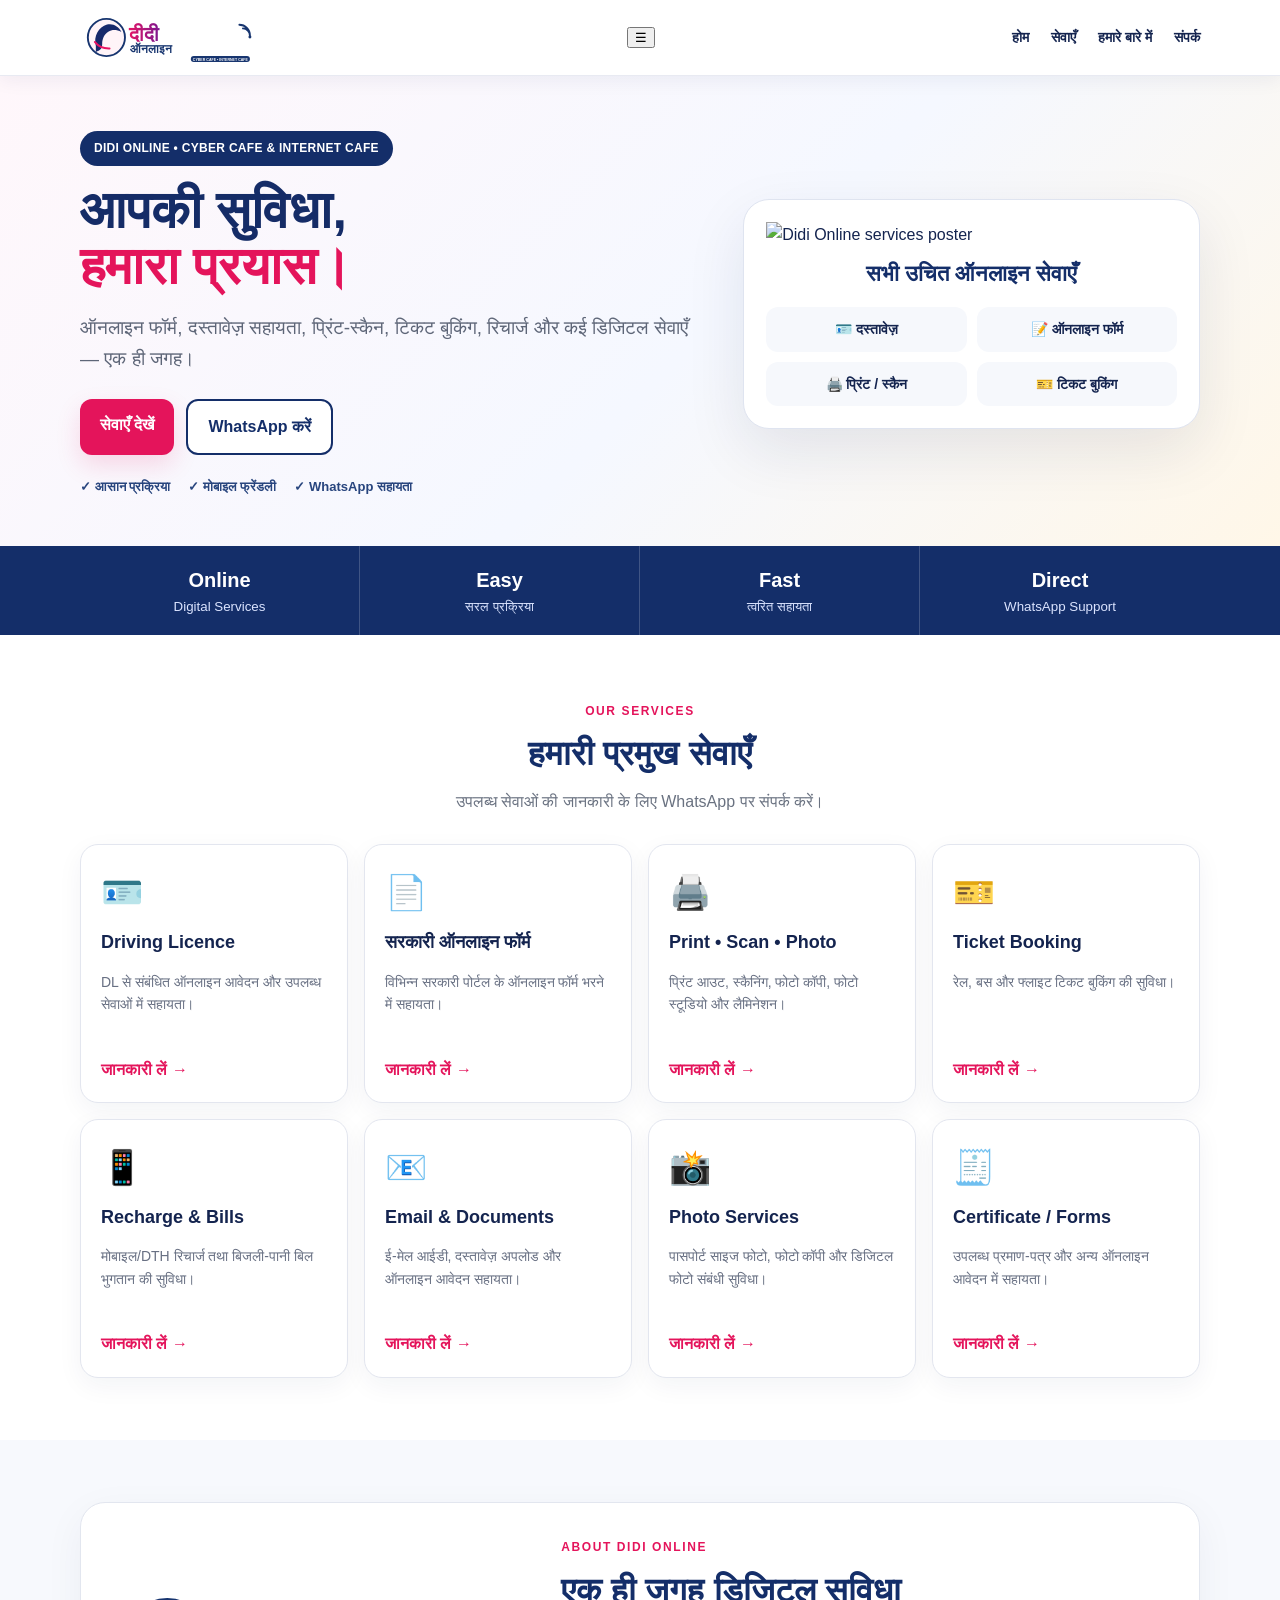
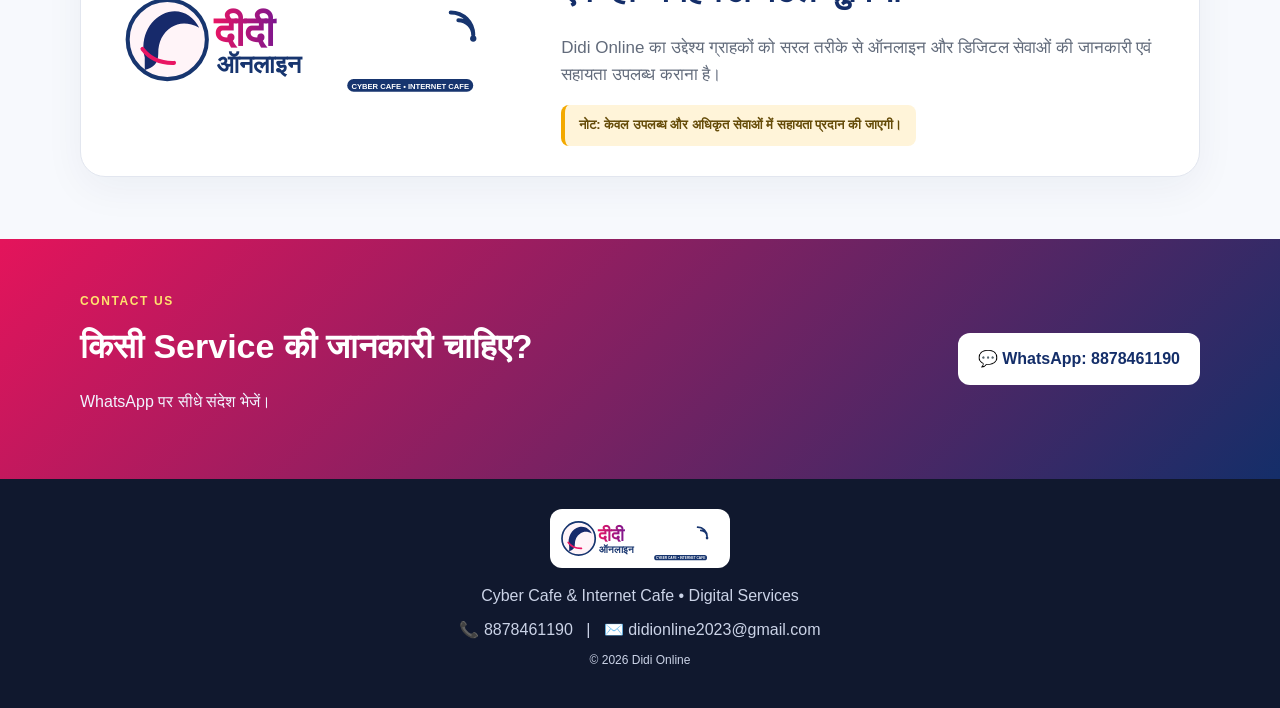
==== commit 940f18cc: "Improve mobile navigation and services display" ====
--- a/index.html
+++ b/index.html
@@ -12,6 +12,7 @@
 <header>
   <div class="wrap nav">
     <a class="brand" href="#home"><img src="logo.svg" alt="Didi Online logo"></a>
+    <button class="menu" aria-label="Menu" onclick="document.querySelector('nav').classList.toggle('show')">☰</button>
     <nav>
       <a href="#home">होम</a><a href="#services">सेवाएँ</a><a href="#about">हमारे बारे में</a><a href="#contact">संपर्क</a>
     </nav>
@@ -32,7 +33,7 @@
       <div class="trust"><span>✓ आसान प्रक्रिया</span><span>✓ मोबाइल फ्रेंडली</span><span>✓ WhatsApp सहायता</span></div>
     </div>
     <div class="visual-card">
-      <img src="logo.svg" alt="Didi Online">
+      <img src="services-poster.svg" alt="Didi Online services poster">
       <div class="visual-title">सभी उचित ऑनलाइन सेवाएँ</div>
       <div class="visual-grid">
         <span>🪪 दस्तावेज़</span><span>📝 ऑनलाइन फॉर्म</span><span>🖨️ प्रिंट / स्कैन</span><span>🎫 टिकट बुकिंग</span>
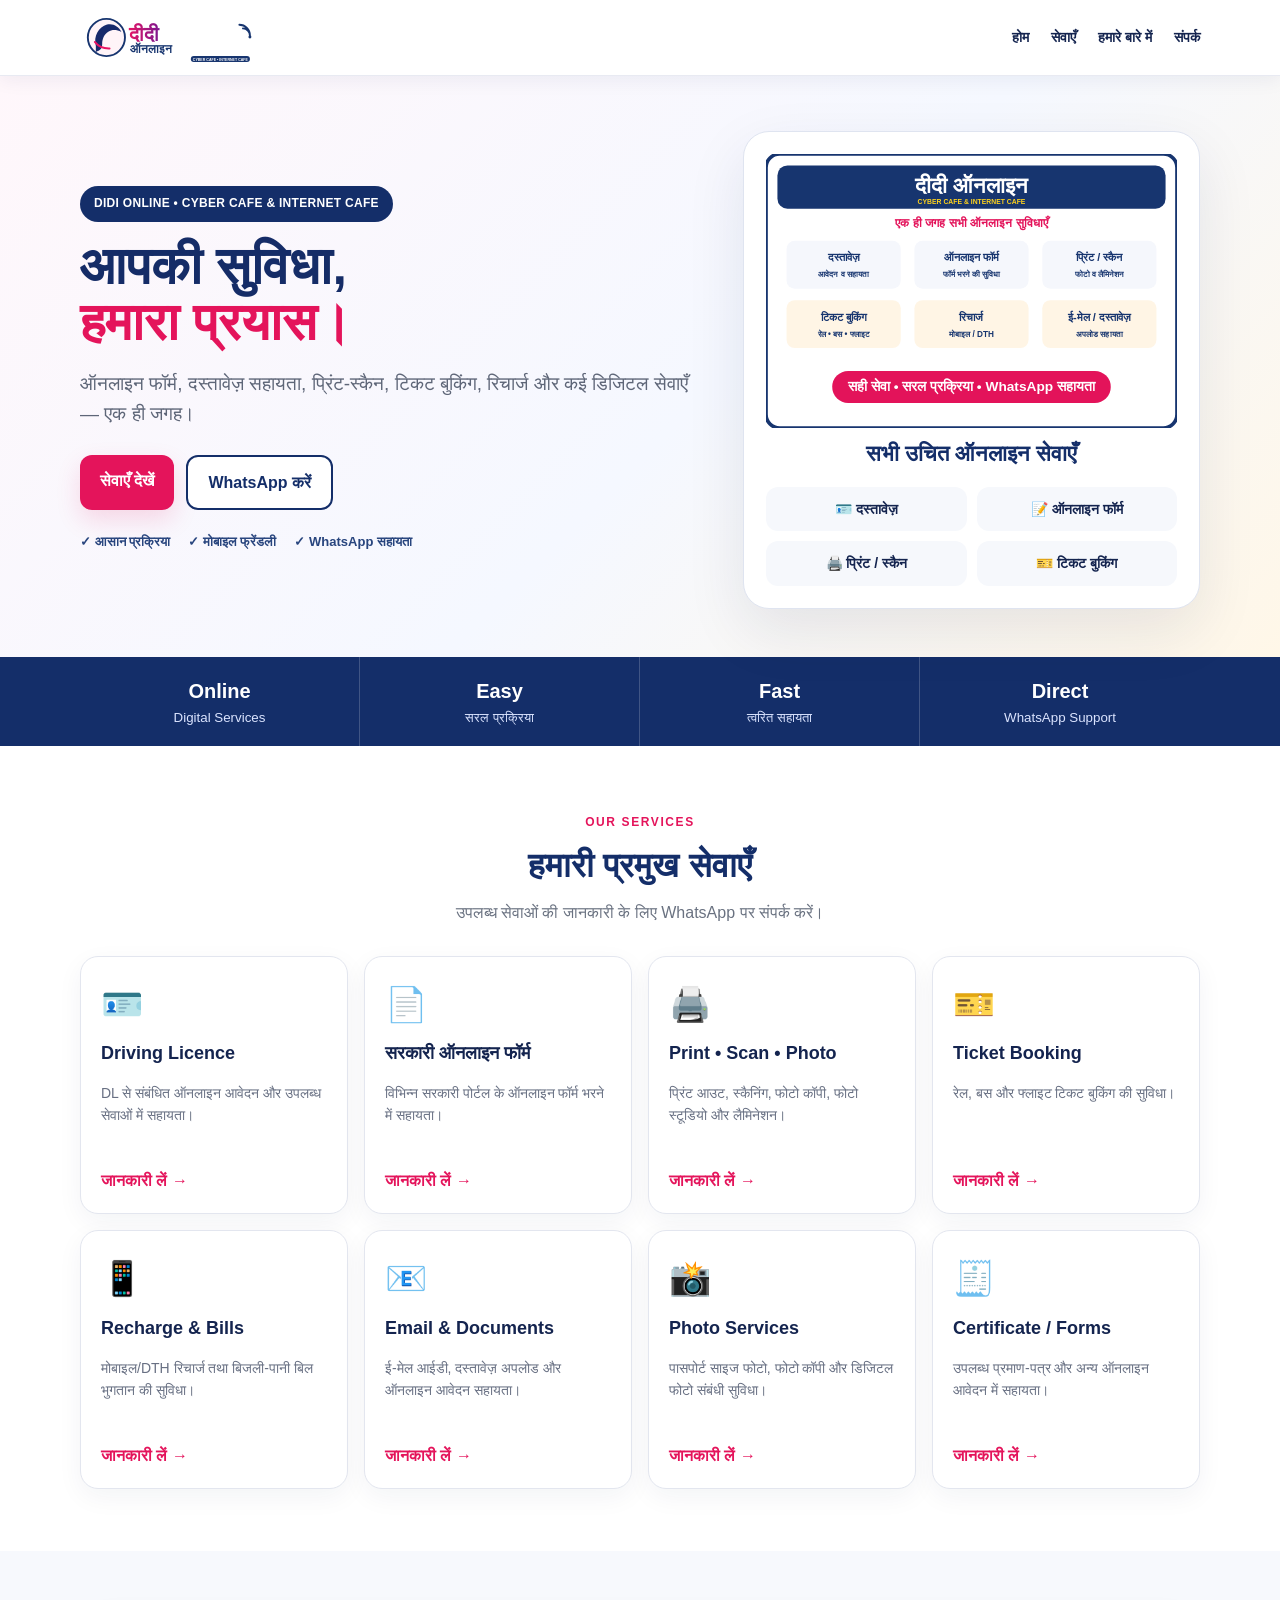
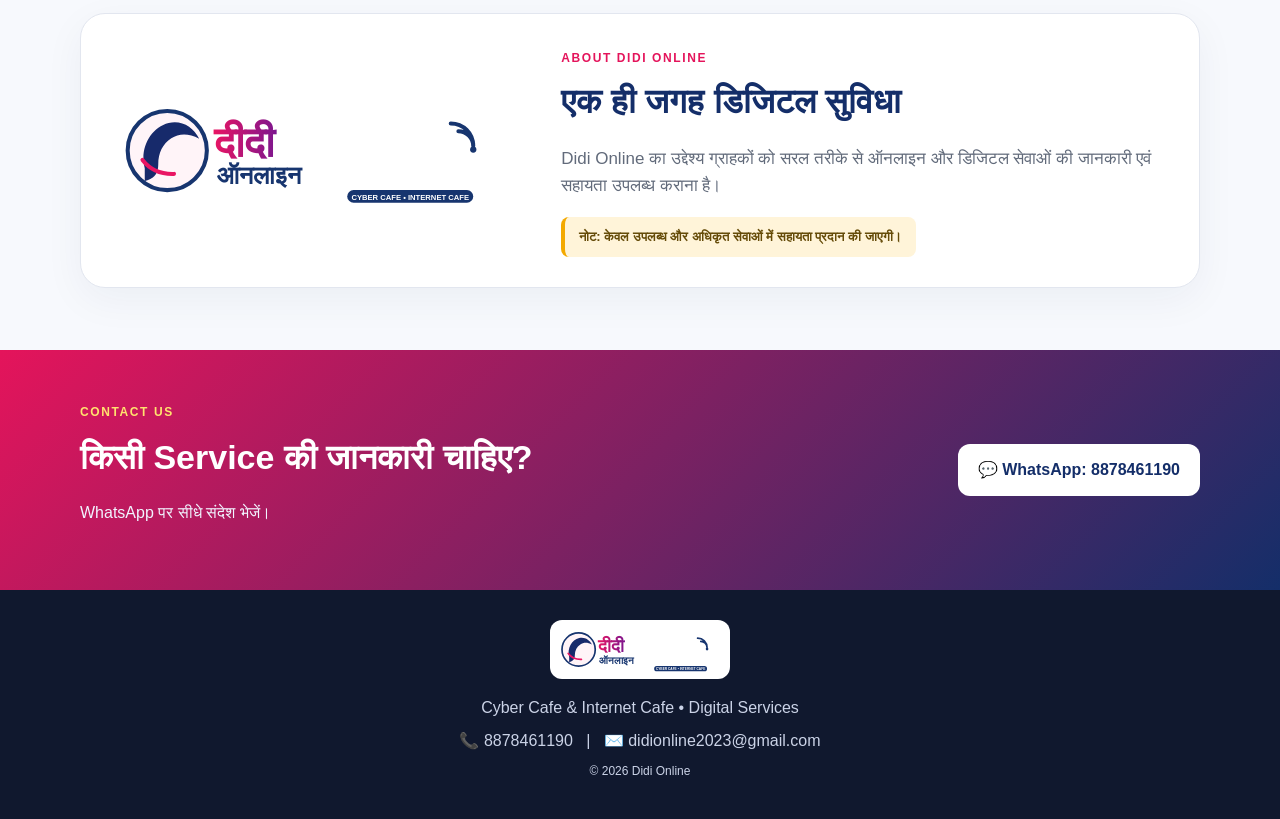
==== commit c816b9fc: "Refresh mobile CSS cache" ====
--- a/index.html
+++ b/index.html
@@ -6,7 +6,7 @@
 <title>Didi Online | Cyber Cafe & Digital Services</title>
 <meta name="description" content="Didi Online - Cyber Cafe, Internet Cafe और Digital Online Services.">
 <meta name="robots" content="index,follow">
-<link rel="stylesheet" href="style.css">
+<link rel="stylesheet" href="style.css?v=20260918-2">
 </head>
 <body>
 <header>
--- a/style.css
+++ b/style.css
@@ -1 +1,29 @@
-*{box-sizing:border-box}html{scroll-behavior:smooth}body{margin:0;font-family:Arial,"Noto Sans Devanagari",sans-serif;color:#14244f;background:#fff;line-height:1.6}.wrap{width:min(1120px,92%);margin:auto}header{position:sticky;top:0;z-index:20;background:#fff;border-bottom:1px solid #e8eaf2;box-shadow:0 4px 18px #14244f10}.nav{display:flex;align-items:center;justify-content:space-between;gap:20px;padding:10px 0}.brand img{width:190px;height:auto;display:block}nav{display:flex;gap:22px;flex-wrap:wrap}nav a{color:#14244f;text-decoration:none;font-weight:800;font-size:14px}.hero{padding:55px 0 48px;background:linear-gradient(135deg,#fff7fb 0%,#f5f8ff 55%,#fff7e8 100%)}.hero-grid{display:grid;grid-template-columns:1.15fr .85fr;gap:45px;align-items:center}.pill{display:inline-block;background:#142e69;color:#fff;border-radius:999px;padding:8px 14px;font-size:12px;font-weight:800;letter-spacing:.3px}.hero h1{font-size:52px;line-height:1.08;margin:16px 0 12px;color:#152c67}.hero h1 span{color:#e4145b}.hero-copy>p{font-size:19px;color:#5e6678;max-width:690px}.buttons{display:flex;gap:12px;flex-wrap:wrap;margin-top:25px}.btn{display:inline-block;background:#e4145b;color:#fff;text-decoration:none;padding:13px 20px;border-radius:12px;font-weight:900;box-shadow:0 10px 24px #e4145b25}.btn.light{background:#fff;color:#142e69;border:2px solid #142e69;box-shadow:none}.trust{display:flex;gap:18px;flex-wrap:wrap;margin-top:22px;color:#28457e;font-size:13px;font-weight:800}.visual-card{background:#fff;border:1px solid #dfe4f0;border-radius:26px;padding:22px;box-shadow:0 22px 60px #14244f18}.visual-card>img{width:100%;max-width:430px;display:block;margin:auto}.visual-title{text-align:center;font-size:22px;font-weight:900;margin:8px 0 16px;color:#142e69}.visual-grid{display:grid;grid-template-columns:1fr 1fr;gap:10px}.visual-grid span{background:#f6f8fc;border-radius:12px;padding:11px;text-align:center;font-weight:800;font-size:14px}.quick{background:#142e69;color:#fff}.quick-grid{display:grid;grid-template-columns:repeat(4,1fr)}.quick-grid div{text-align:center;padding:18px;border-right:1px solid #ffffff30}.quick-grid div:last-child{border:0}.quick-grid b,.quick-grid small{display:block}.quick-grid b{font-size:20px}.quick-grid small{color:#dbe4ff}.section{padding:62px 0}.heading{text-align:center;margin-bottom:30px}.heading small,.about-box small,.contact-box small{font-size:12px;font-weight:900;letter-spacing:1.6px;color:#e4145b}.heading h2,.about-box h2,.contact-box h2{font-size:34px;margin:4px 0 8px;color:#142e69}.heading p{color:#6a7281;margin:0}.cards{display:grid;grid-template-columns:repeat(4,1fr);gap:16px}.cards article{background:#fff;border:1px solid #e3e6ef;border-radius:18px;padding:20px;box-shadow:0 8px 26px #14244f0d;transition:transform .2s,box-shadow .2s}.cards article:hover{transform:translateY(-3px);box-shadow:0 15px 35px #14244f16}.icon{font-size:34px;margin-bottom:8px}.cards h3{margin:0 0 7px;font-size:18px}.cards p{color:#687083;min-height:72px;font-size:14px}.cards a{color:#e4145b;text-decoration:none;font-weight:900}.about{background:#f7f9fd}.about-box{display:grid;grid-template-columns:.8fr 1.2fr;gap:45px;align-items:center;background:#fff;border:1px solid #e2e6ef;border-radius:25px;padding:30px;box-shadow:0 12px 40px #14244f0d}.about-box img{width:100%;max-width:430px}.about-box p{font-size:17px;color:#626b7b}.notice{display:inline-block;background:#fff4d9;border-left:4px solid #f3a900;padding:10px 14px;border-radius:8px;font-size:13px;font-weight:700;color:#654b08}.contact{padding:48px 0;background:linear-gradient(135deg,#e4145b,#142e69);color:#fff}.contact-box{display:flex;align-items:center;justify-content:space-between;gap:25px}.contact-box h2{color:#fff;margin-top:6px}.contact-box p{color:#f1f4ff}.contact-box small{color:#ffe36e}.contact-box .btn{background:#fff;color:#142e69;box-shadow:none}footer{background:#10182e;color:#fff;text-align:center;padding:30px 0}footer img{width:180px;max-width:80%;background:#fff;border-radius:12px;padding:5px}footer p{color:#cbd3e7;margin:8px 0}.copy{font-size:12px}@media(max-width:900px){.hero-grid,.about-box{grid-template-columns:1fr}.cards{grid-template-columns:repeat(2,1fr)}.hero h1{font-size:42px}.quick-grid{grid-template-columns:repeat(2,1fr)}.quick-grid div:nth-child(2){border-right:0}.visual-card{max-width:600px;margin:auto}}@media(max-width:560px){.nav{align-items:flex-start;flex-direction:column}.brand img{width:160px}nav{gap:12px}.hero{padding:38px 0}.hero h1{font-size:34px}.hero-copy>p{font-size:16px}.cards{grid-template-columns:1fr}.quick-grid{grid-template-columns:1fr 1fr}.quick-grid div{border-bottom:1px solid #ffffff30}.contact-box{align-items:flex-start;flex-direction:column}.heading h2,.about-box h2,.contact-box h2{font-size:28px}.visual-title{font-size:18px}}+*{box-sizing:border-box}html{scroll-behavior:smooth}body{margin:0;font-family:Arial,"Noto Sans Devanagari",sans-serif;color:#14244f;background:#fff;line-height:1.6}.wrap{width:min(1120px,92%);margin:auto}header{position:sticky;top:0;z-index:20;background:#fff;border-bottom:1px solid #e8eaf2;box-shadow:0 4px 18px #14244f10}.nav{display:flex;align-items:center;justify-content:space-between;gap:20px;padding:10px 0}.brand img{width:190px;height:auto;display:block}nav{display:flex;gap:22px;flex-wrap:wrap}nav a{color:#14244f;text-decoration:none;font-weight:800;font-size:14px}.hero{padding:55px 0 48px;background:linear-gradient(135deg,#fff7fb 0%,#f5f8ff 55%,#fff7e8 100%)}.hero-grid{display:grid;grid-template-columns:1.15fr .85fr;gap:45px;align-items:center}.pill{display:inline-block;background:#142e69;color:#fff;border-radius:999px;padding:8px 14px;font-size:12px;font-weight:800;letter-spacing:.3px}.hero h1{font-size:52px;line-height:1.08;margin:16px 0 12px;color:#152c67}.hero h1 span{color:#e4145b}.hero-copy>p{font-size:19px;color:#5e6678;max-width:690px}.buttons{display:flex;gap:12px;flex-wrap:wrap;margin-top:25px}.btn{display:inline-block;background:#e4145b;color:#fff;text-decoration:none;padding:13px 20px;border-radius:12px;font-weight:900;box-shadow:0 10px 24px #e4145b25}.btn.light{background:#fff;color:#142e69;border:2px solid #142e69;box-shadow:none}.trust{display:flex;gap:18px;flex-wrap:wrap;margin-top:22px;color:#28457e;font-size:13px;font-weight:800}.visual-card{background:#fff;border:1px solid #dfe4f0;border-radius:26px;padding:22px;box-shadow:0 22px 60px #14244f18}.visual-card>img{width:100%;max-width:430px;display:block;margin:auto}.visual-title{text-align:center;font-size:22px;font-weight:900;margin:8px 0 16px;color:#142e69}.visual-grid{display:grid;grid-template-columns:1fr 1fr;gap:10px}.visual-grid span{background:#f6f8fc;border-radius:12px;padding:11px;text-align:center;font-weight:800;font-size:14px}.quick{background:#142e69;color:#fff}.quick-grid{display:grid;grid-template-columns:repeat(4,1fr)}.quick-grid div{text-align:center;padding:18px;border-right:1px solid #ffffff30}.quick-grid div:last-child{border:0}.quick-grid b,.quick-grid small{display:block}.quick-grid b{font-size:20px}.quick-grid small{color:#dbe4ff}.section{padding:62px 0}.heading{text-align:center;margin-bottom:30px}.heading small,.about-box small,.contact-box small{font-size:12px;font-weight:900;letter-spacing:1.6px;color:#e4145b}.heading h2,.about-box h2,.contact-box h2{font-size:34px;margin:4px 0 8px;color:#142e69}.heading p{color:#6a7281;margin:0}.cards{display:grid;grid-template-columns:repeat(4,1fr);gap:16px}.cards article{background:#fff;border:1px solid #e3e6ef;border-radius:18px;padding:20px;box-shadow:0 8px 26px #14244f0d;transition:transform .2s,box-shadow .2s}.cards article:hover{transform:translateY(-3px);box-shadow:0 15px 35px #14244f16}.icon{font-size:34px;margin-bottom:8px}.cards h3{margin:0 0 7px;font-size:18px}.cards p{color:#687083;min-height:72px;font-size:14px}.cards a{color:#e4145b;text-decoration:none;font-weight:900}.about{background:#f7f9fd}.about-box{display:grid;grid-template-columns:.8fr 1.2fr;gap:45px;align-items:center;background:#fff;border:1px solid #e2e6ef;border-radius:25px;padding:30px;box-shadow:0 12px 40px #14244f0d}.about-box img{width:100%;max-width:430px}.about-box p{font-size:17px;color:#626b7b}.notice{display:inline-block;background:#fff4d9;border-left:4px solid #f3a900;padding:10px 14px;border-radius:8px;font-size:13px;font-weight:700;color:#654b08}.contact{padding:48px 0;background:linear-gradient(135deg,#e4145b,#142e69);color:#fff}.contact-box{display:flex;align-items:center;justify-content:space-between;gap:25px}.contact-box h2{color:#fff;margin-top:6px}.contact-box p{color:#f1f4ff}.contact-box small{color:#ffe36e}.contact-box .btn{background:#fff;color:#142e69;box-shadow:none}footer{background:#10182e;color:#fff;text-align:center;padding:30px 0}footer img{width:180px;max-width:80%;background:#fff;border-radius:12px;padding:5px}footer p{color:#cbd3e7;margin:8px 0}.copy{font-size:12px}@media(max-width:900px){.hero-grid,.about-box{grid-template-columns:1fr}.cards{grid-template-columns:repeat(2,1fr)}.hero h1{font-size:42px}.quick-grid{grid-template-columns:repeat(2,1fr)}.quick-grid div:nth-child(2){border-right:0}.visual-card{max-width:600px;margin:auto}}@media(max-width:560px){.nav{align-items:flex-start;flex-direction:column}.brand img{width:160px}nav{gap:12px}.hero{padding:38px 0}.hero h1{font-size:34px}.hero-copy>p{font-size:16px}.cards{grid-template-columns:1fr}.quick-grid{grid-template-columns:1fr 1fr}.quick-grid div{border-bottom:1px solid #ffffff30}.contact-box{align-items:flex-start;flex-direction:column}.heading h2,.about-box h2,.contact-box h2{font-size:28px}.visual-title{font-size:18px}}
+/* Mobile header and logo correction */
+.menu{display:none;background:#17356f;color:#fff;border:0;border-radius:9px;font-size:22px;padding:6px 10px;line-height:1}
+@media(max-width:560px){
+ .nav{height:64px;min-height:64px;padding:6px 0;flex-direction:row;align-items:center}
+ .brand img{width:175px;height:52px;object-fit:contain;object-position:left center}
+ .menu{display:block}
+ nav{display:none;position:absolute;top:64px;left:0;right:0;background:#fff;padding:8px 5%;border-bottom:1px solid #ddd;box-shadow:0 8px 20px #14244f18}
+ nav.show{display:flex;flex-direction:column;gap:0}
+ nav a{padding:11px 0;border-bottom:1px solid #eee}
+ .hero{padding:30px 0 34px}
+ .hero>.wrap{display:block}
+ .hero-copy{margin-bottom:24px}
+ .hero h1{font-size:35px}
+ .poster{width:100%;padding:5px}
+ .poster img{width:100%;height:auto}
+}
+
+/* Final compact mobile header */
+@media(max-width:560px){
+ header{height:68px}
+ .nav{height:68px!important;min-height:68px!important;padding:7px 0!important;display:flex!important;flex-direction:row!important;align-items:center!important;justify-content:space-between!important}
+ .brand img{width:175px!important;height:52px!important;object-fit:contain!important;object-position:left center!important}
+ .menu{display:block!important;width:44px;height:40px;padding:0!important;font-size:24px!important;cursor:pointer}
+ header nav{display:none!important;position:absolute!important;top:68px!important;left:0!important;right:0!important;width:100%!important;background:#fff!important;padding:8px 5%!important;gap:0!important;flex-direction:column!important;box-shadow:0 8px 20px #14244f18!important}
+ header nav.show{display:flex!important}
+ header nav a{padding:11px 0!important;border-bottom:1px solid #eee!important;font-size:15px!important}
+ .hero{padding:28px 0 34px!important}
+}
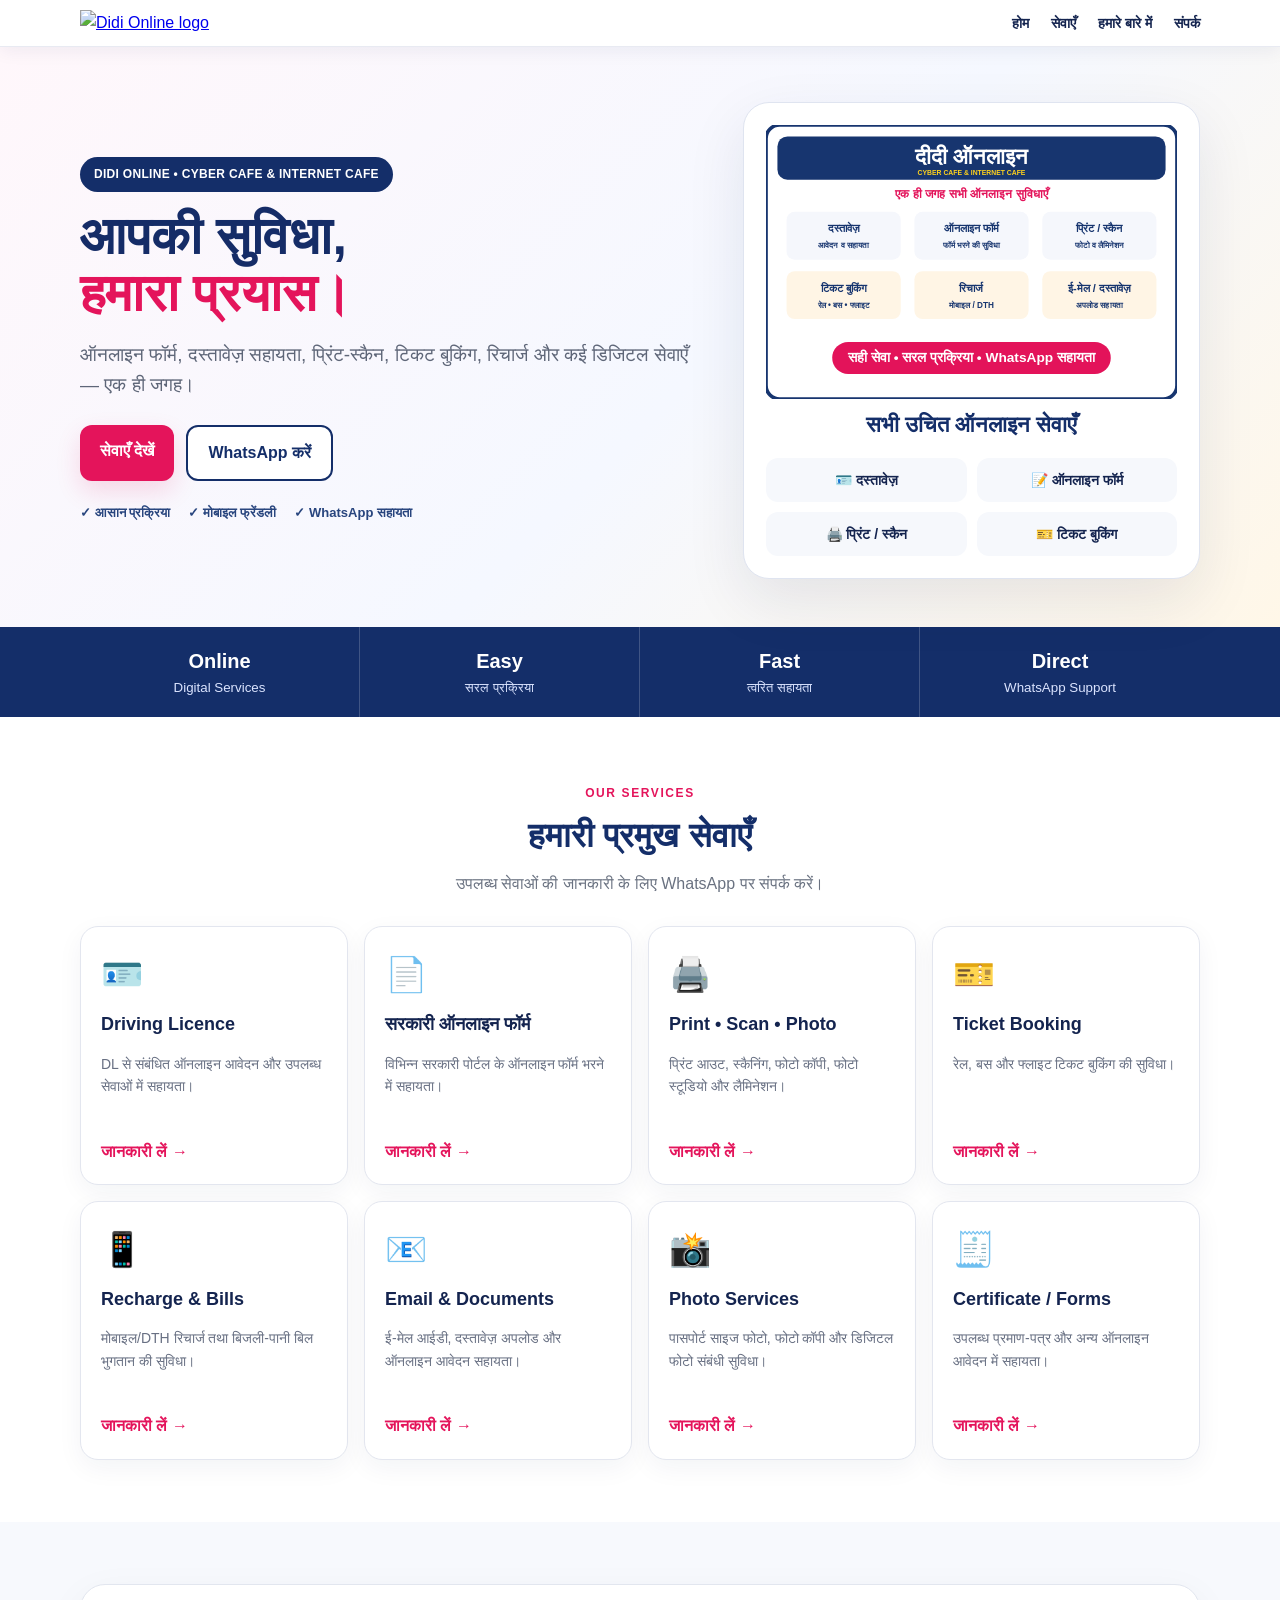
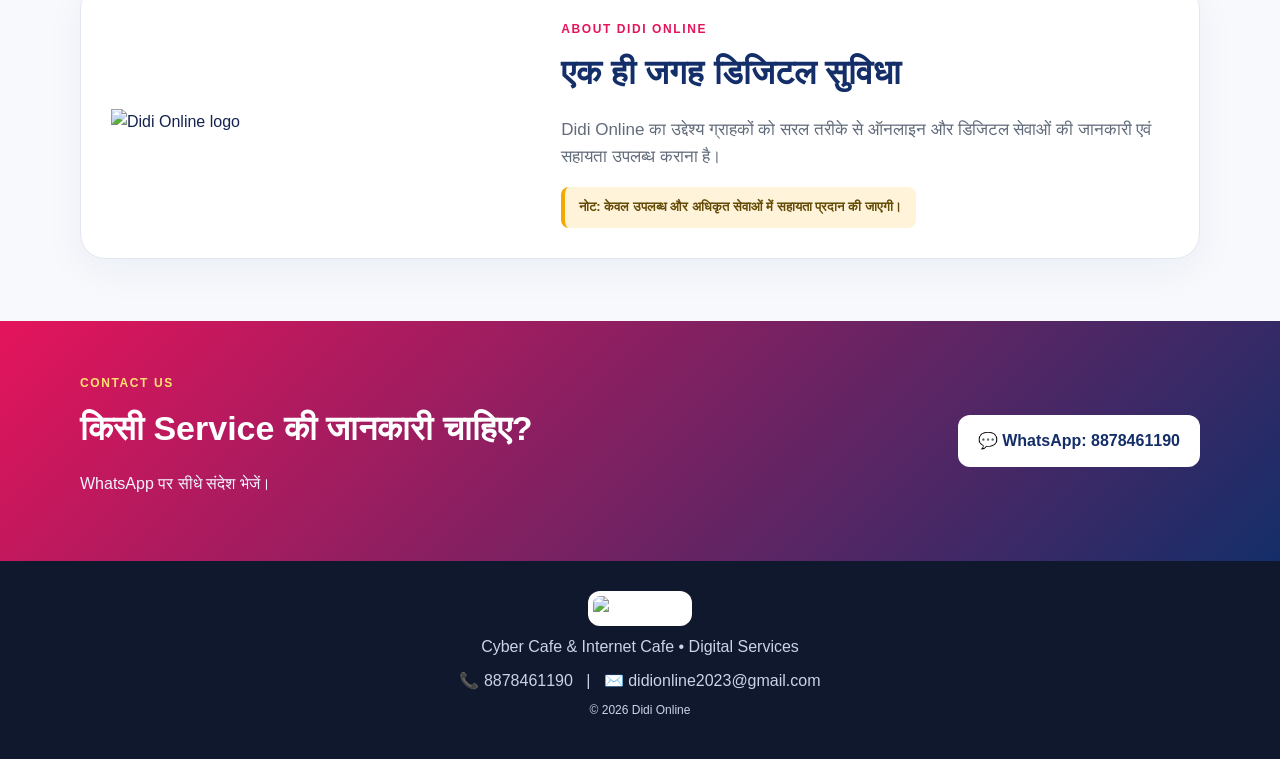
==== commit d76589df: "Use uploaded original logo" ====
--- a/index.html
+++ b/index.html
@@ -6,12 +6,12 @@
 <title>Didi Online | Cyber Cafe & Digital Services</title>
 <meta name="description" content="Didi Online - Cyber Cafe, Internet Cafe और Digital Online Services.">
 <meta name="robots" content="index,follow">
-<link rel="stylesheet" href="style.css?v=20260918-2">
+<link rel="stylesheet" href="style.css?v=20260918-3">
 </head>
 <body>
 <header>
   <div class="wrap nav">
-    <a class="brand" href="#home"><img src="logo.svg" alt="Didi Online logo"></a>
+    <a class="brand" href="#home"><img src="Original%20logo.png" alt="Didi Online logo"></a>
     <button class="menu" aria-label="Menu" onclick="document.querySelector('nav').classList.toggle('show')">☰</button>
     <nav>
       <a href="#home">होम</a><a href="#services">सेवाएँ</a><a href="#about">हमारे बारे में</a><a href="#contact">संपर्क</a>
@@ -69,7 +69,7 @@
 
 <section id="about" class="section about">
   <div class="wrap about-box">
-    <img src="logo.svg" alt="Didi Online logo">
+    <img src="Original%20logo.png" alt="Didi Online logo">
     <div><small>ABOUT DIDI ONLINE</small><h2>एक ही जगह डिजिटल सुविधा</h2><p>Didi Online का उद्देश्य ग्राहकों को सरल तरीके से ऑनलाइन और डिजिटल सेवाओं की जानकारी एवं सहायता उपलब्ध कराना है।</p><div class="notice">नोट: केवल उपलब्ध और अधिकृत सेवाओं में सहायता प्रदान की जाएगी।</div></div>
   </div>
 </section>
@@ -82,5 +82,5 @@
 </section>
 </main>
 
-<footer><div class="wrap"><img src="logo.svg" alt="Didi Online"><p>Cyber Cafe & Internet Cafe • Digital Services</p><p>📞 8878461190 &nbsp; | &nbsp; ✉️ didionline2023@gmail.com</p><p class="copy">© 2026 Didi Online</p></div></footer>
+<footer><div class="wrap"><img src="Original%20logo.png" alt="Didi Online"><p>Cyber Cafe & Internet Cafe • Digital Services</p><p>📞 8878461190 &nbsp; | &nbsp; ✉️ didionline2023@gmail.com</p><p class="copy">© 2026 Didi Online</p></div></footer>
 </body></html>
--- a/style.css
+++ b/style.css
@@ -27,3 +27,17 @@
  header nav a{padding:11px 0!important;border-bottom:1px solid #eee!important;font-size:15px!important}
  .hero{padding:28px 0 34px!important}
 }
+
+/* Definitive mobile header fix */
+@media screen and (max-width:560px){
+ body{overflow-x:hidden}
+ header{height:72px!important;min-height:72px!important}
+ header .nav{position:relative!important;height:72px!important;min-height:72px!important;width:92%!important;margin:0 auto!important;padding:6px 0!important;display:block!important}
+ header .brand{position:absolute!important;left:0!important;top:7px!important;height:58px!important;display:flex!important;align-items:center!important}
+ header .brand img{width:175px!important;height:52px!important;display:block!important;object-fit:contain!important;object-position:left center!important}
+ header .menu{position:absolute!important;right:0!important;top:16px!important;width:42px!important;height:40px!important;margin:0!important;padding:0!important;display:block!important;background:#17356f!important;color:#fff!important;border:0!important;border-radius:9px!important;font-size:24px!important;line-height:40px!important}
+ header nav,header nav.show{position:absolute!important;top:72px!important;left:0!important;right:0!important;width:100%!important;margin:0!important;padding:8px 5%!important;display:none!important;flex-direction:column!important;background:#fff!important;z-index:30!important;box-shadow:0 8px 20px rgba(20,36,79,.12)!important}
+ header nav.show{display:flex!important}
+ header nav a{display:block!important;padding:11px 0!important;font-size:15px!important}
+ .hero{padding-top:28px!important}
+}
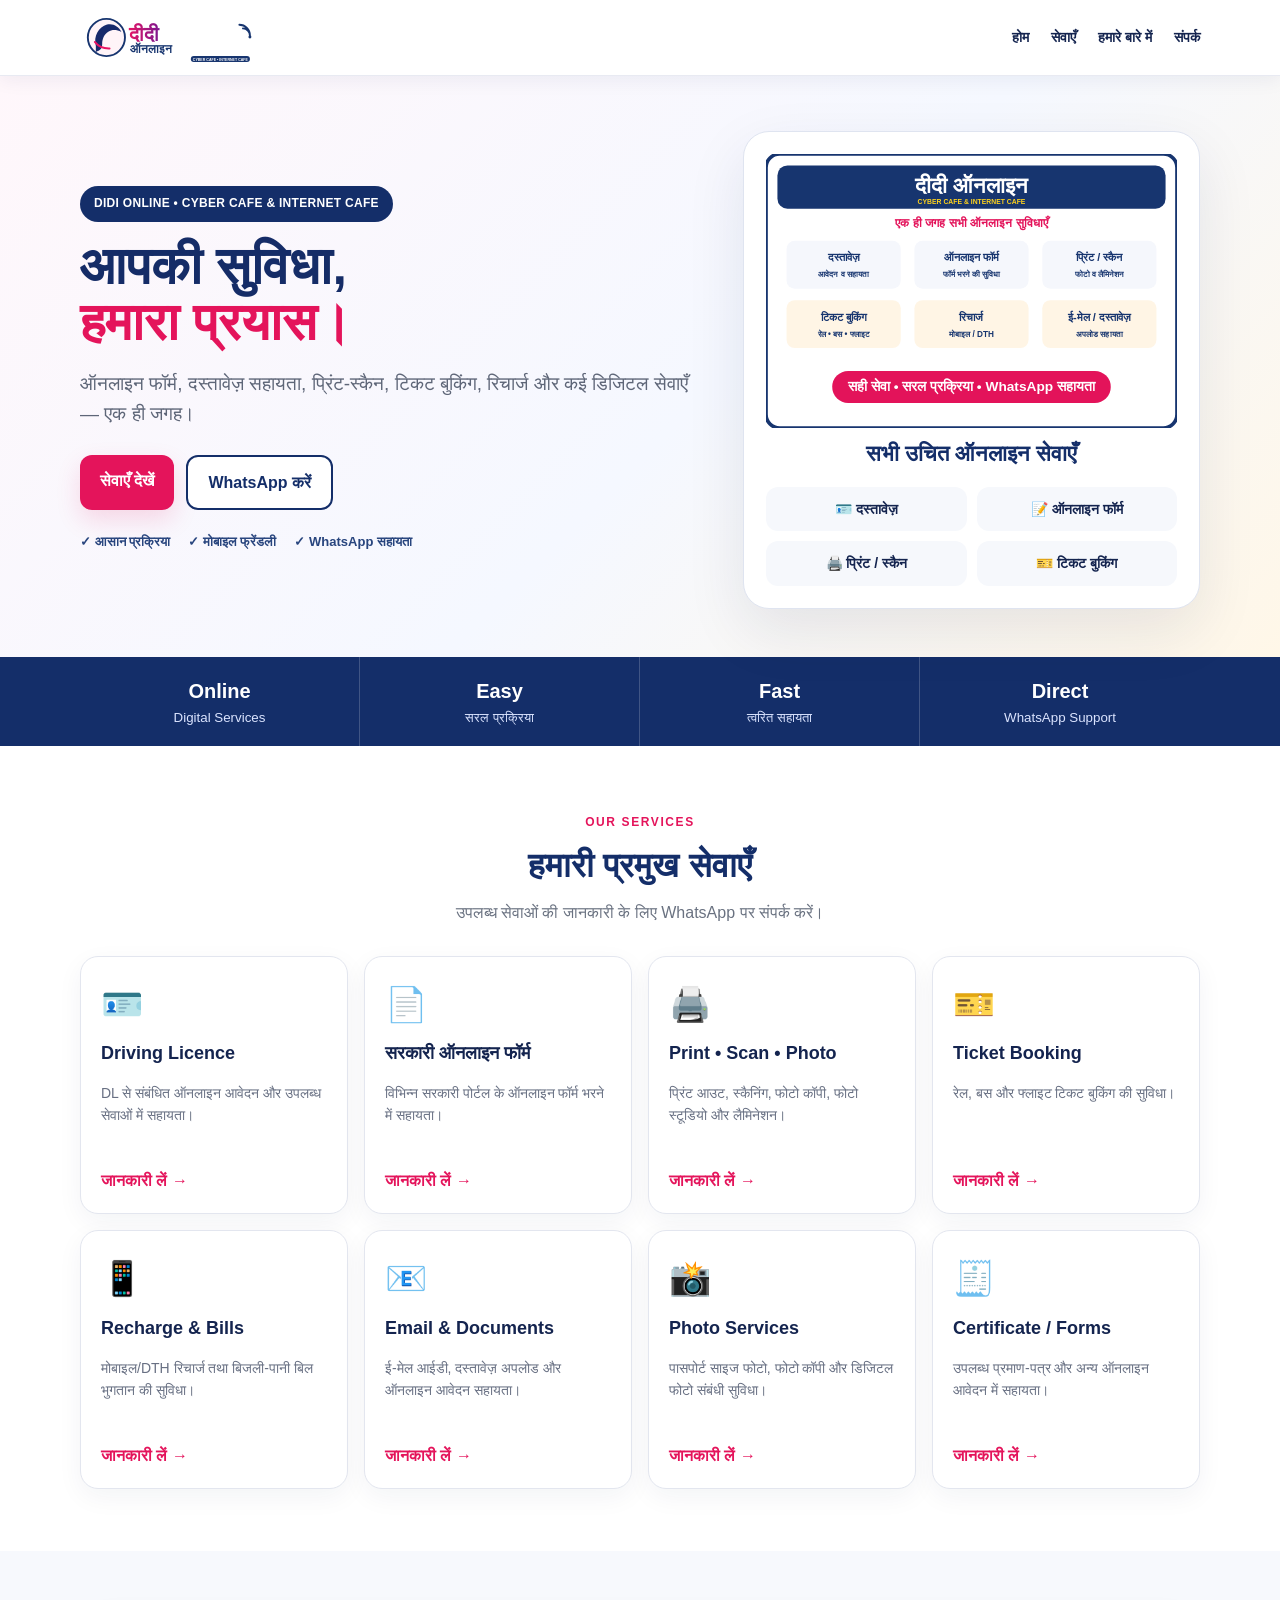
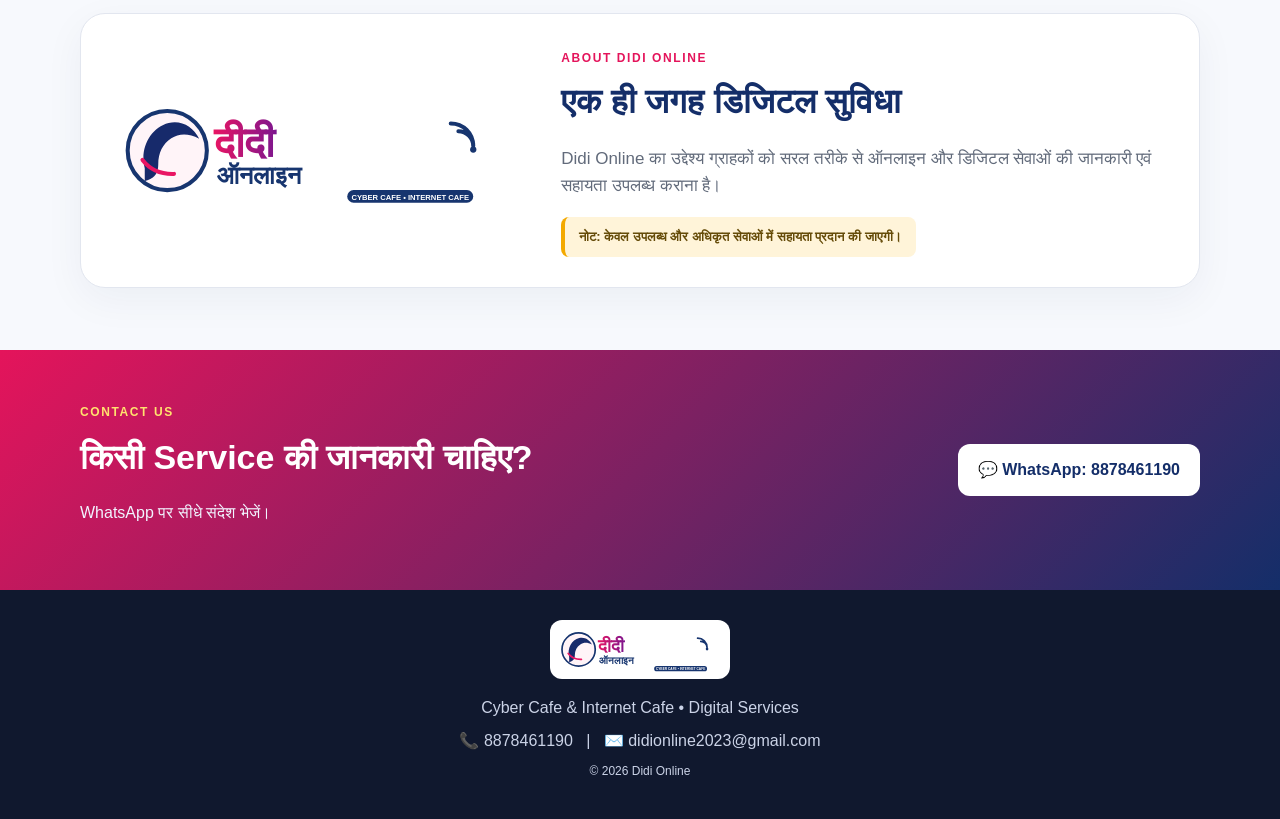
==== commit 2e9b549a: "Restore working logo while original upload is pending" ====
--- a/index.html
+++ b/index.html
@@ -6,12 +6,12 @@
 <title>Didi Online | Cyber Cafe & Digital Services</title>
 <meta name="description" content="Didi Online - Cyber Cafe, Internet Cafe और Digital Online Services.">
 <meta name="robots" content="index,follow">
-<link rel="stylesheet" href="style.css?v=20260918-3">
+<link rel="stylesheet" href="style.css?v=20260918-4">
 </head>
 <body>
 <header>
   <div class="wrap nav">
-    <a class="brand" href="#home"><img src="Original%20logo.png" alt="Didi Online logo"></a>
+    <a class="brand" href="#home"><img src="logo.svg" alt="Didi Online logo"></a>
     <button class="menu" aria-label="Menu" onclick="document.querySelector('nav').classList.toggle('show')">☰</button>
     <nav>
       <a href="#home">होम</a><a href="#services">सेवाएँ</a><a href="#about">हमारे बारे में</a><a href="#contact">संपर्क</a>
@@ -69,7 +69,7 @@
 
 <section id="about" class="section about">
   <div class="wrap about-box">
-    <img src="Original%20logo.png" alt="Didi Online logo">
+    <img src="logo.svg" alt="Didi Online logo">
     <div><small>ABOUT DIDI ONLINE</small><h2>एक ही जगह डिजिटल सुविधा</h2><p>Didi Online का उद्देश्य ग्राहकों को सरल तरीके से ऑनलाइन और डिजिटल सेवाओं की जानकारी एवं सहायता उपलब्ध कराना है।</p><div class="notice">नोट: केवल उपलब्ध और अधिकृत सेवाओं में सहायता प्रदान की जाएगी।</div></div>
   </div>
 </section>
@@ -82,5 +82,5 @@
 </section>
 </main>
 
-<footer><div class="wrap"><img src="Original%20logo.png" alt="Didi Online"><p>Cyber Cafe & Internet Cafe • Digital Services</p><p>📞 8878461190 &nbsp; | &nbsp; ✉️ didionline2023@gmail.com</p><p class="copy">© 2026 Didi Online</p></div></footer>
+<footer><div class="wrap"><img src="logo.svg" alt="Didi Online"><p>Cyber Cafe & Internet Cafe • Digital Services</p><p>📞 8878461190 &nbsp; | &nbsp; ✉️ didionline2023@gmail.com</p><p class="copy">© 2026 Didi Online</p></div></footer>
 </body></html>
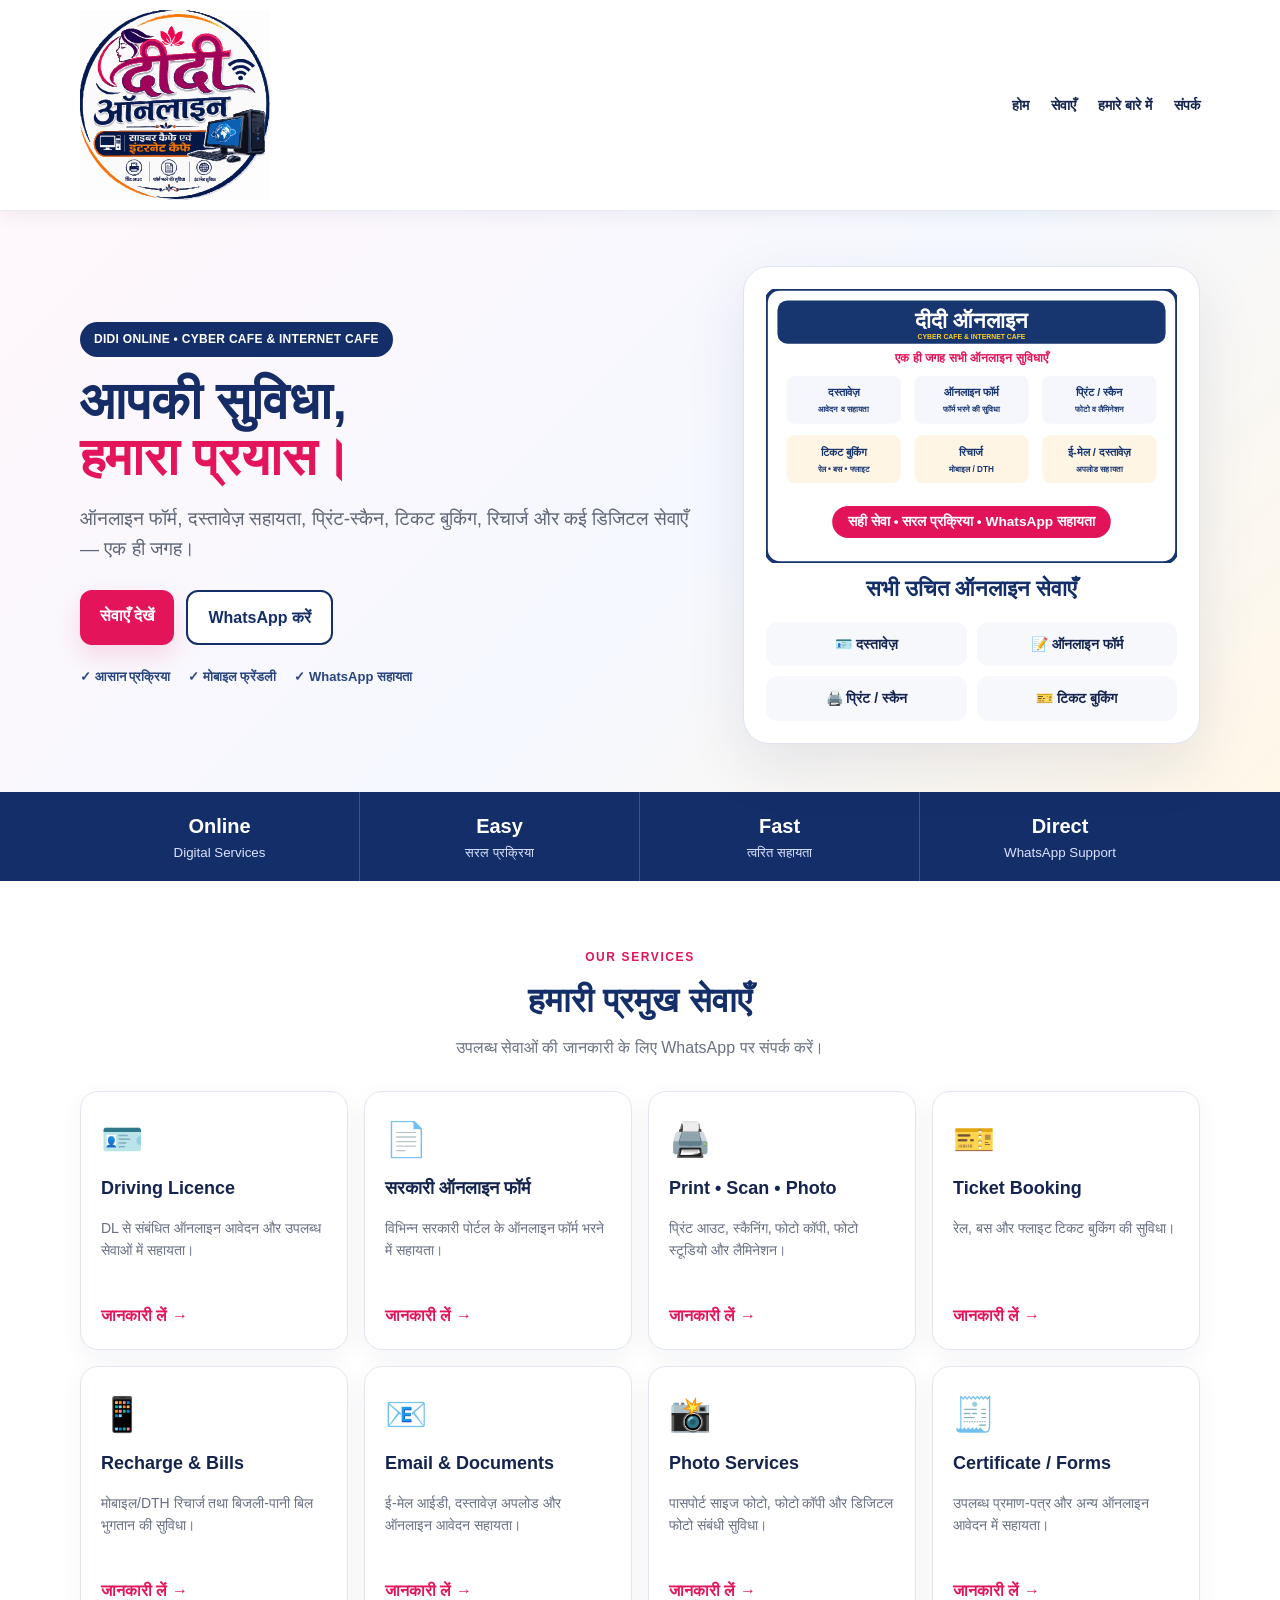
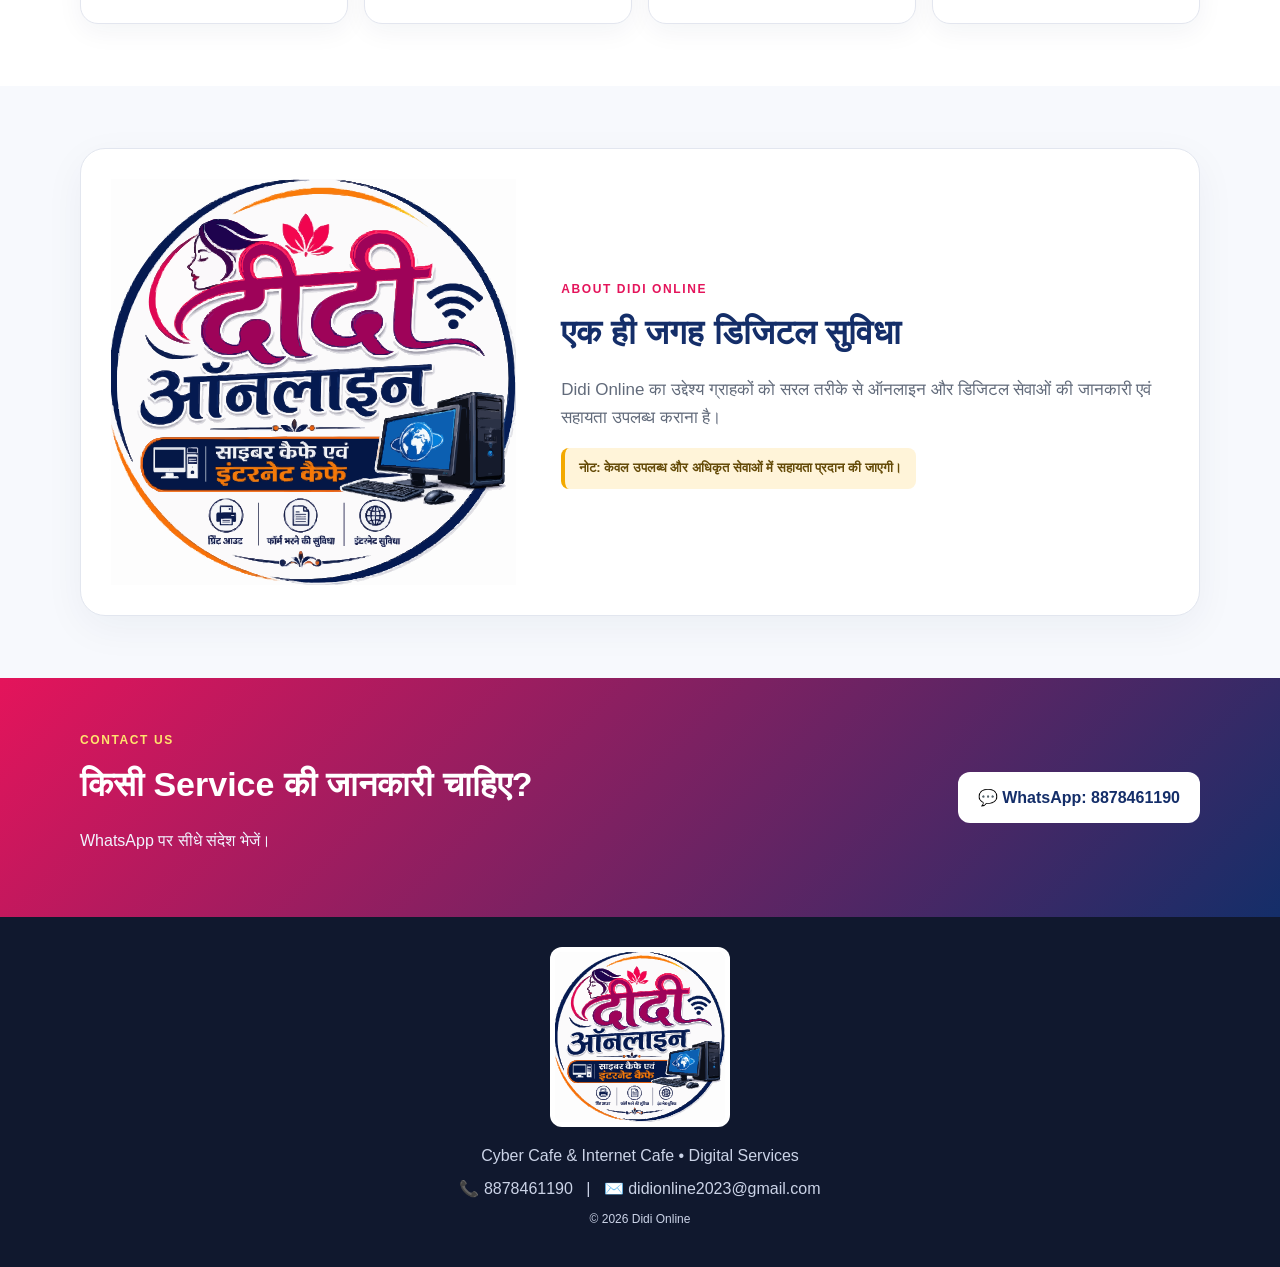
==== commit fffcbaee: "Use uploaded original logo SVG" ====
--- a/index.html
+++ b/index.html
@@ -6,12 +6,12 @@
 <title>Didi Online | Cyber Cafe & Digital Services</title>
 <meta name="description" content="Didi Online - Cyber Cafe, Internet Cafe और Digital Online Services.">
 <meta name="robots" content="index,follow">
-<link rel="stylesheet" href="style.css?v=20260918-4">
+<link rel="stylesheet" href="style.css?v=20260918-5">
 </head>
 <body>
 <header>
   <div class="wrap nav">
-    <a class="brand" href="#home"><img src="logo.svg" alt="Didi Online logo"></a>
+    <a class="brand" href="#home"><img src="original_logo.svg" alt="Didi Online logo"></a>
     <button class="menu" aria-label="Menu" onclick="document.querySelector('nav').classList.toggle('show')">☰</button>
     <nav>
       <a href="#home">होम</a><a href="#services">सेवाएँ</a><a href="#about">हमारे बारे में</a><a href="#contact">संपर्क</a>
@@ -69,7 +69,7 @@
 
 <section id="about" class="section about">
   <div class="wrap about-box">
-    <img src="logo.svg" alt="Didi Online logo">
+    <img src="original_logo.svg" alt="Didi Online logo">
     <div><small>ABOUT DIDI ONLINE</small><h2>एक ही जगह डिजिटल सुविधा</h2><p>Didi Online का उद्देश्य ग्राहकों को सरल तरीके से ऑनलाइन और डिजिटल सेवाओं की जानकारी एवं सहायता उपलब्ध कराना है।</p><div class="notice">नोट: केवल उपलब्ध और अधिकृत सेवाओं में सहायता प्रदान की जाएगी।</div></div>
   </div>
 </section>
@@ -82,5 +82,5 @@
 </section>
 </main>
 
-<footer><div class="wrap"><img src="logo.svg" alt="Didi Online"><p>Cyber Cafe & Internet Cafe • Digital Services</p><p>📞 8878461190 &nbsp; | &nbsp; ✉️ didionline2023@gmail.com</p><p class="copy">© 2026 Didi Online</p></div></footer>
+<footer><div class="wrap"><img src="original_logo.svg" alt="Didi Online"><p>Cyber Cafe & Internet Cafe • Digital Services</p><p>📞 8878461190 &nbsp; | &nbsp; ✉️ didionline2023@gmail.com</p><p class="copy">© 2026 Didi Online</p></div></footer>
 </body></html>
